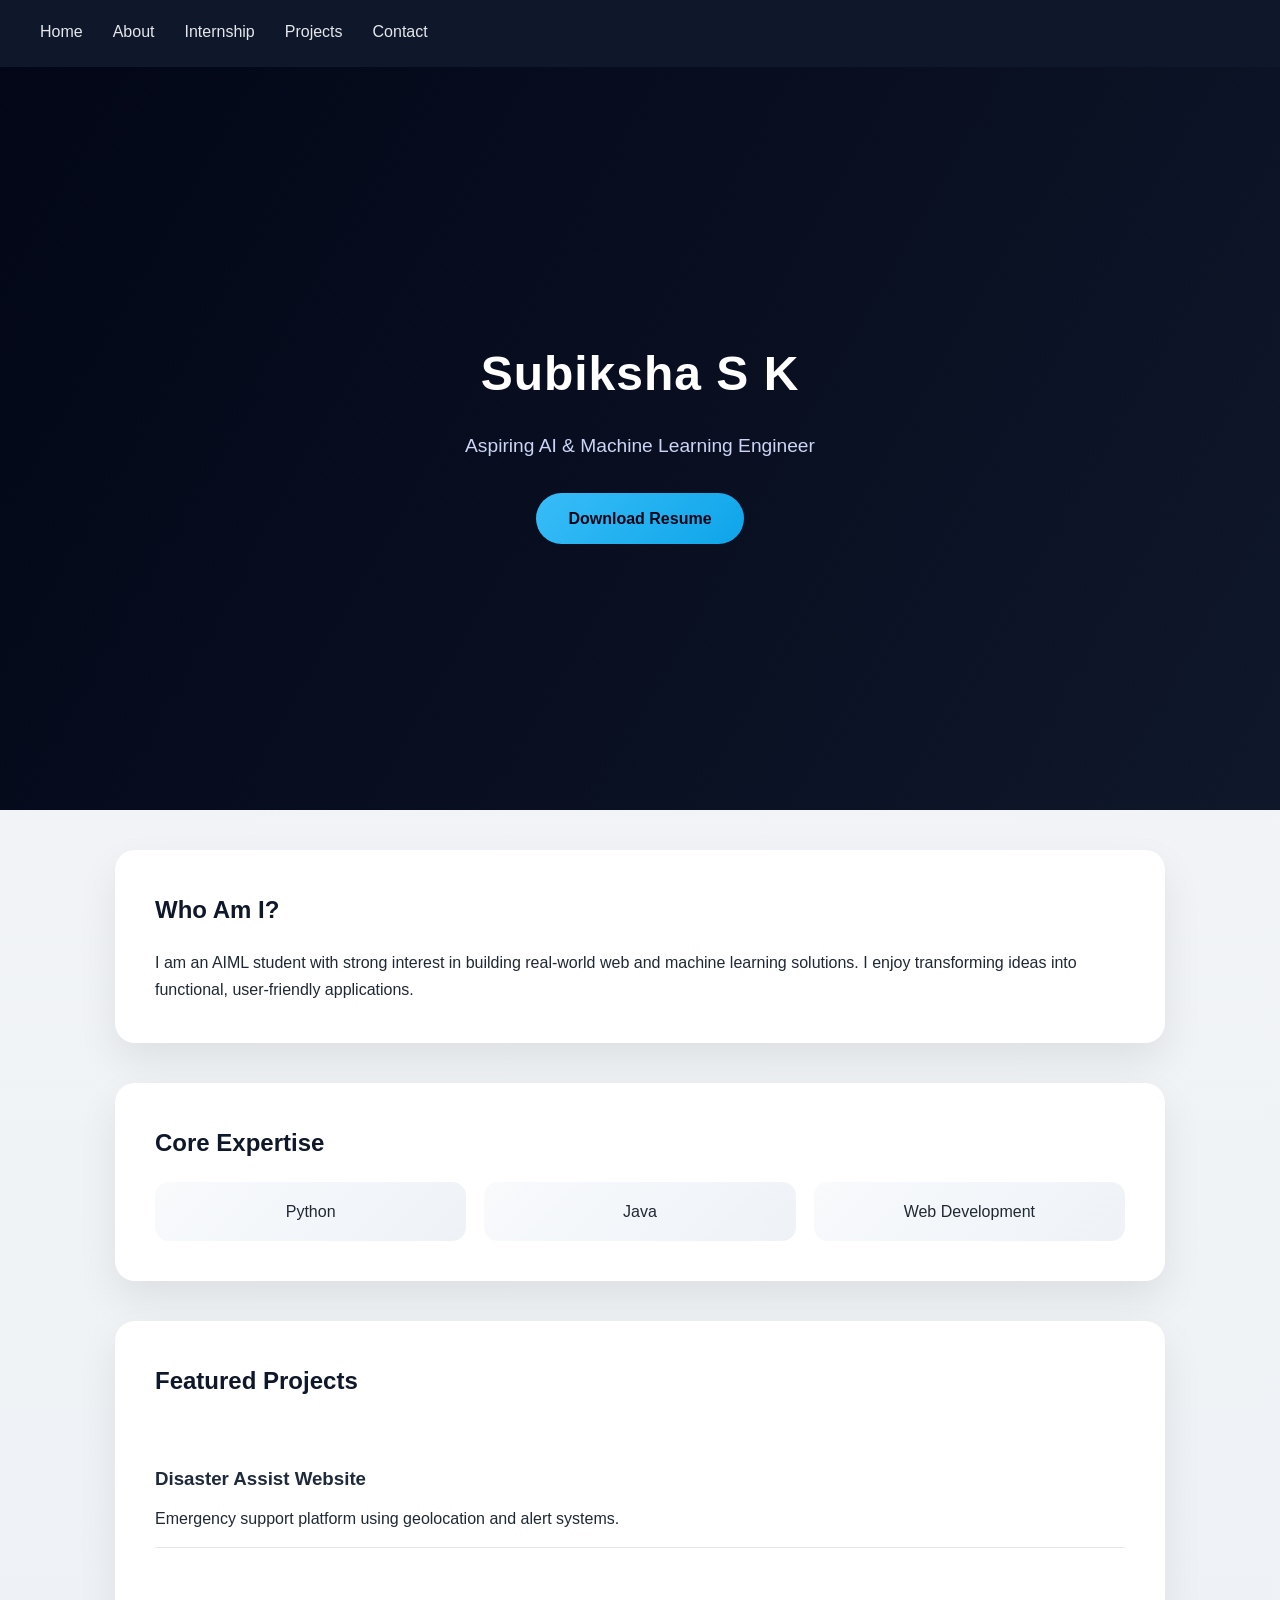
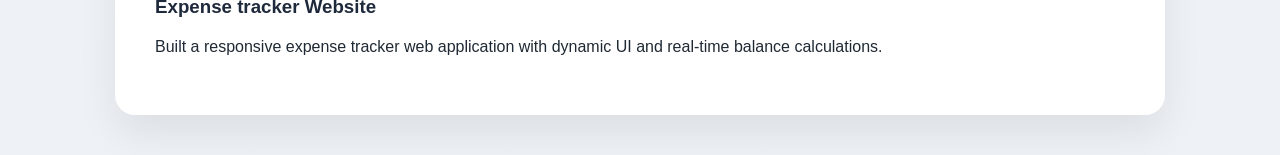
==== index.html @ 13efec9b "Initial portfolio deployment" ====
<!DOCTYPE html>
<html lang="en">
<head>
  <meta charset="UTF-8">
  <title>Subiksha S K | AIML Portfolio</title>
  <link rel="stylesheet" href="css/style.css">
</head>
<body>

<header class="hero">
  <nav>
    <a href="index.html">Home</a>
    <a href="about.html">About</a>
    <a href="internship.html">Internship</a>
    <a href="projects.html">Projects</a>
    <a href="contact.html">Contact</a>
  </nav>

  <div class="hero-content">
    <h1>Subiksha S K</h1>
    <p>Aspiring AI & Machine Learning Engineer</p>
    <a class="btn" href="resume.pdf" download>Download Resume</a>
  </div>
</header>

<!-- INTRO -->
<section class="card">
  <h2>Who Am I?</h2>
  <p>
    I am an AIML student with strong interest in building real-world web and
    machine learning solutions. I enjoy transforming ideas into functional,
    user-friendly applications.
  </p>
</section>

<!-- QUICK SKILLS -->
<section class="card">
  <h2>Core Expertise</h2>
  <div class="skills-grid">
    <div class="skill-card">Python</div>
    <div class="skill-card">Java</div>
    <div class="skill-card">Web Development</div>
  </div>
</section>

<!-- FEATURED PROJECTS -->
<section class="card">
  <h2>Featured Projects</h2>

  <div class="project-mini">
    <h3>Disaster Assist Website</h3>
    <p>Emergency support platform using geolocation and alert systems.</p>
  </div>

  <div class="project-mini">
    <h3>Expense tracker Website</h3>
    <p>Built a responsive expense tracker web application with dynamic UI and real-time balance calculations.</p>
  </div>
</section>
</body>
</html>
---- css/style.css ----
/* =========================
   GLOBAL RESET
========================= */
* {
  margin: 0;
  padding: 0;
  box-sizing: border-box;
}

/* =========================
   BASE STYLES
========================= */
body {
  font-family: 'Segoe UI', Tahoma, sans-serif;
  background: linear-gradient(180deg, #f4f6f8, #eef1f5);
  color: #1f2933;
  line-height: 1.7;
}

a {
  text-decoration: none;
}

/* =========================
   NAVBAR
========================= */
nav {
  background: #0f172a;
  padding: 18px 40px;
  display: flex;
  gap: 30px;
  align-items: center;
}

nav a {
  color: #e5e7eb;
  font-weight: 500;
  position: relative;
  padding-bottom: 4px;
}

nav a::after {
  content: "";
  position: absolute;
  width: 0;
  height: 2px;
  background: #38bdf8;
  left: 0;
  bottom: 0;
  transition: width 0.3s ease;
}

nav a:hover::after {
  width: 100%;
}

/* =========================
   HERO SECTION (HOME)
========================= */
.hero {
  min-height: 90vh;
  background: linear-gradient(120deg, #020617, #0f172a);
  color: white;
  display: flex;
  flex-direction: column;
  text-align: center;
}

.hero-content {
  flex: 1;
  display: flex;
  flex-direction: column;
  justify-content: center;
  align-items: center;
  text-align: center;
  padding: 20px;
}

.hero-content h1 {
  font-size: 3rem;
  letter-spacing: 1px;
}

.hero-content p {
  margin-top: 15px;
  font-size: 1.2rem;
  color: #cbd5f5;
}

/* =========================
   BUTTON
========================= */
.btn {
  display: inline-block;
  margin-top: 30px;
  padding: 12px 32px;
  background: linear-gradient(135deg, #38bdf8, #0ea5e9);
  color: #020617;
  border-radius: 30px;
  font-weight: 600;
  transition: transform 0.3s ease, box-shadow 0.3s ease;
}

.btn:hover {
  transform: translateY(-4px);
  box-shadow: 0 14px 28px rgba(56,189,248,0.35);
}

/* =========================
   PAGE HEADER
========================= */
.page-header {
  text-align: center;
  padding: 60px 20px 30px;
}

.page-header h1 {
  font-size: 2.4rem;
  margin-bottom: 10px;
}

.page-header p {
  max-width: 750px;
  margin: auto;
  color: #4b5563;
}

/* =========================
   CARD (COMMON)
========================= */
.card {
  background: #ffffff;
  max-width: 1050px;
  margin: 40px auto;
  padding: 40px;
  border-radius: 20px;
  box-shadow: 0 18px 40px rgba(0,0,0,0.08);
  animation: fadeUp 0.7s ease;
}

.card h2 {
  margin-bottom: 18px;
  color: #0f172a;
}

.card h3 {
  margin-top: 28px;
  margin-bottom: 10px;
  color: #1e293b;
}

/* =========================
   SKILLS
========================= */
.skills-grid {
  display: grid;
  grid-template-columns: repeat(auto-fit, minmax(160px, 1fr));
  gap: 18px;
  margin-top: 15px;
}

.skill-card {
  background: linear-gradient(135deg, #f8fafc, #eef2f7);
  padding: 16px;
  border-radius: 14px;
  text-align: center;
  font-weight: 500;
  transition: transform 0.3s ease, box-shadow 0.3s ease;
}

.skill-card:hover {
  transform: translateY(-6px);
  box-shadow: 0 12px 22px rgba(0,0,0,0.12);
}

/* =========================
   PROJECTS & INTERNSHIP
========================= */
.project-card {
  background: #ffffff;
  max-width: 1050px;
  margin: 30px auto;
  padding: 35px;
  border-radius: 20px;
  border-left: 6px solid #38bdf8;
  box-shadow: 0 14px 30px rgba(0,0,0,0.08);
  transition: transform 0.3s ease;
}

.project-card:hover {
  transform: translateY(-6px);
}

/* MINI PROJECT (HOME) */
.project-mini {
  padding: 15px 0;
  border-bottom: 1px solid #e5e7eb;
}

.project-mini:last-child {
  border-bottom: none;
}

/* =========================
   LISTS
========================= */
ul {
  padding-left: 22px;
}

ul li {
  margin-bottom: 10px;
}

/* =========================
   LINKS INSIDE CARDS
========================= */
.card a {
  color: #0284c7;
  font-weight: 500;
}

/* =========================
   ANIMATION
========================= */
@keyframes fadeUp {
  from {
    opacity: 0;
    transform: translateY(30px);
  }
  to {
    opacity: 1;
    transform: translateY(0);
  }
}

/* =========================
   RESPONSIVE DESIGN
========================= */
@media (max-width: 900px) {
  nav {
    flex-wrap: wrap;
    padding: 15px 20px;
  }

  .hero-content h1 {
    font-size: 2.4rem;
  }
}

@media (max-width: 600px) {
  .card,
  .project-card {
    margin: 20px;
    padding: 28px;
  }

  .hero-content h1 {
    font-size: 2rem;
  }

  .hero-content p {
    font-size: 1.05rem;
  }
}
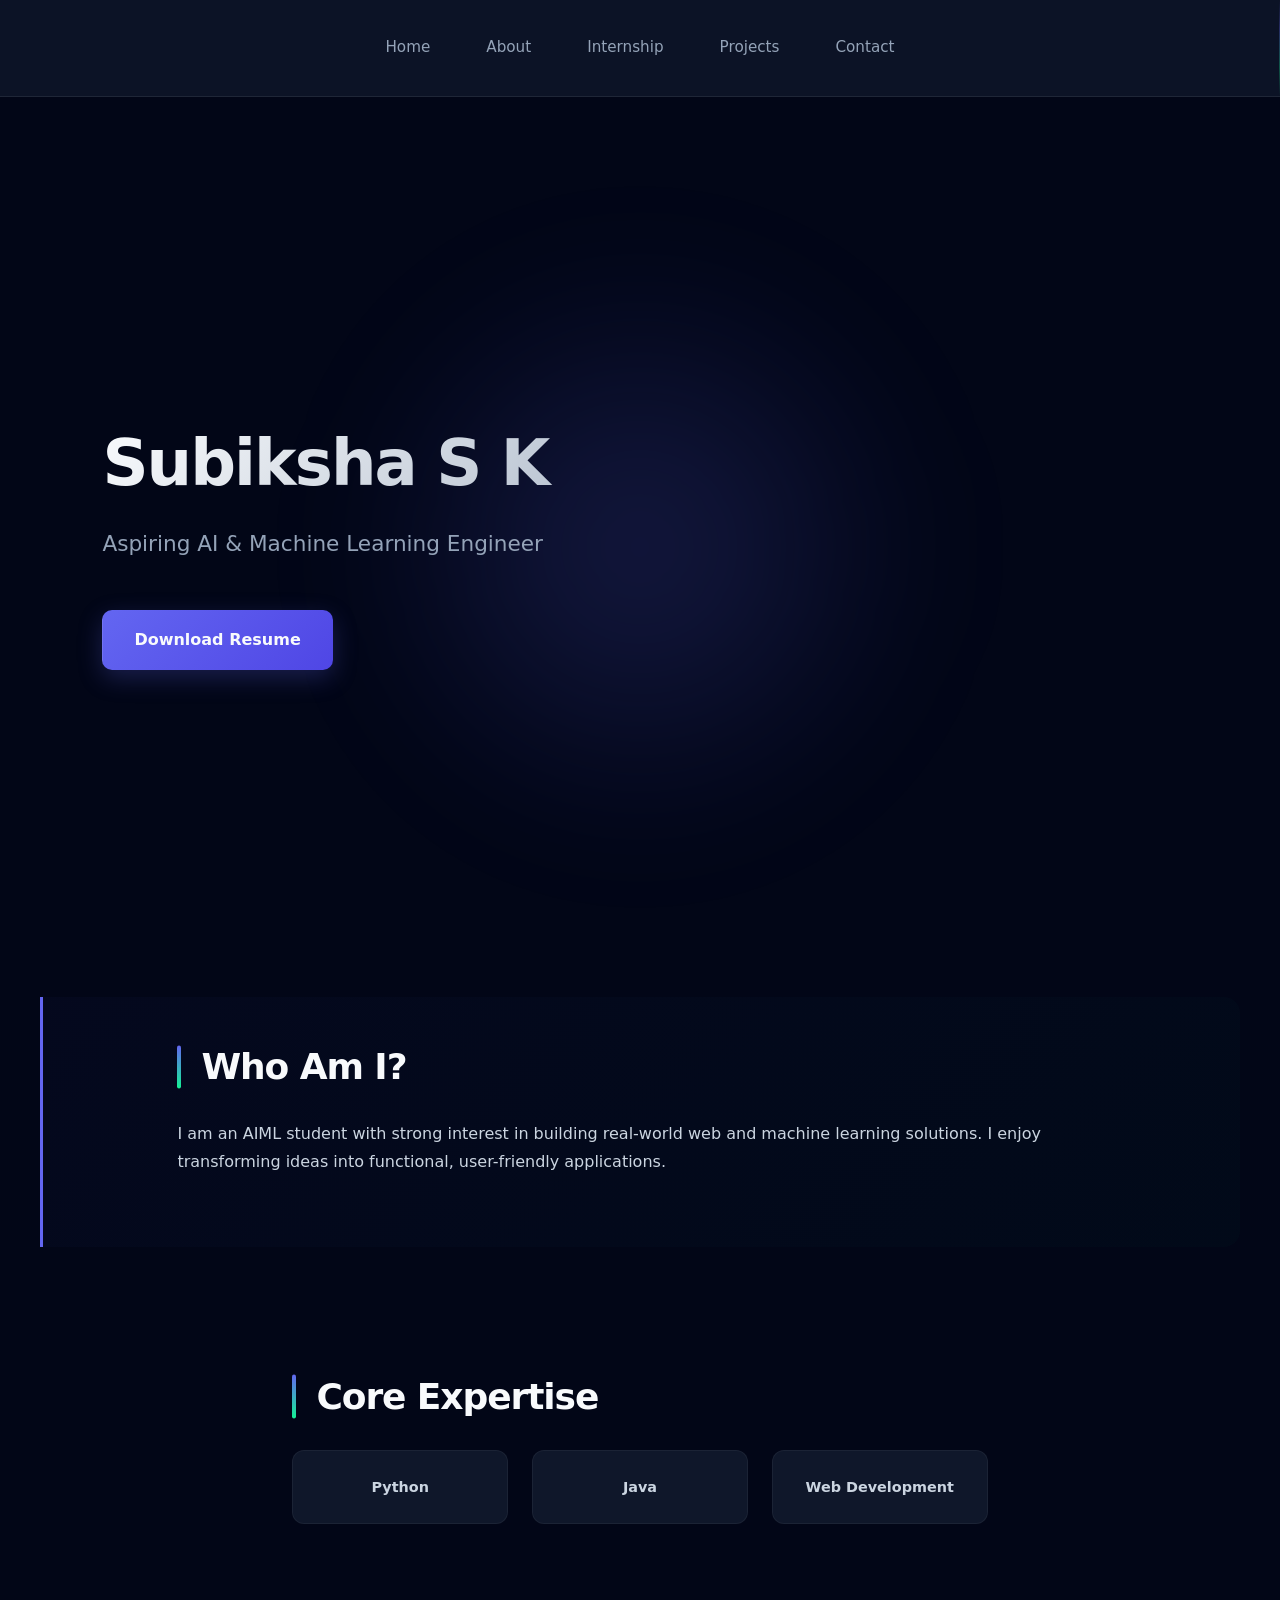
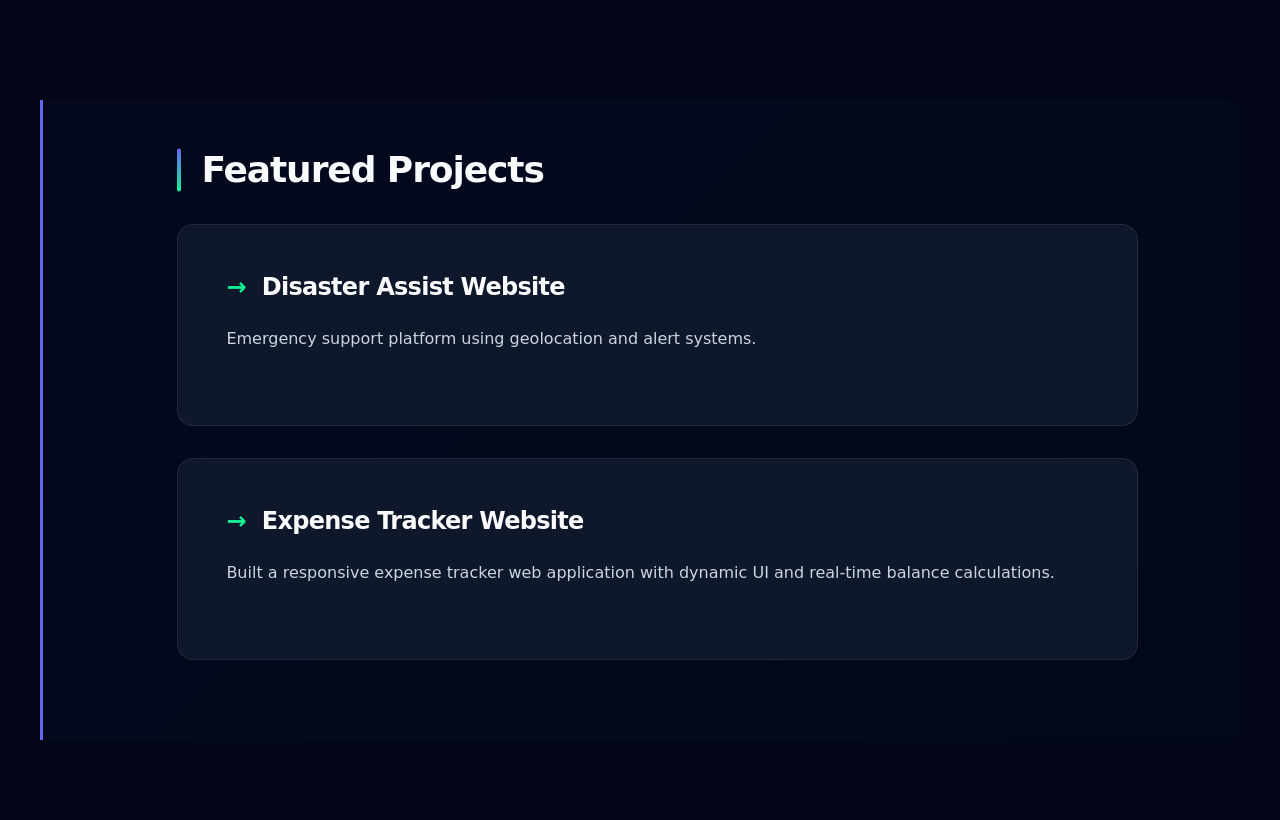
==== commit 51a86d9a: "Updated UI layout and fixed grid alignment" ====
--- a/index.html
+++ b/index.html
@@ -7,7 +7,7 @@
 </head>
 <body>
 
-<header class="hero">
+  <!-- NAVIGATION -->
   <nav>
     <a href="index.html">Home</a>
     <a href="about.html">About</a>
@@ -16,46 +16,52 @@
     <a href="contact.html">Contact</a>
   </nav>
 
-  <div class="hero-content">
-    <h1>Subiksha S K</h1>
-    <p>Aspiring AI & Machine Learning Engineer</p>
-    <a class="btn" href="resume.pdf" download>Download Resume</a>
-  </div>
-</header>
+  <!-- HERO -->
+  <header class="hero">
+    <div class="hero-content">
+      <h1>Subiksha S K</h1>
+      <p>Aspiring AI & Machine Learning Engineer</p>
+      <a class="btn" href="resume.pdf" download>Download Resume</a>
+    </div>
+  </header>
 
-<!-- INTRO -->
-<section class="card">
-  <h2>Who Am I?</h2>
-  <p>
-    I am an AIML student with strong interest in building real-world web and
-    machine learning solutions. I enjoy transforming ideas into functional,
-    user-friendly applications.
-  </p>
-</section>
+  <!-- INTRO -->
+  <section class="card">
+    <h2>Who Am I?</h2>
+    <p>
+      I am an AIML student with strong interest in building real-world web and
+      machine learning solutions. I enjoy transforming ideas into functional,
+      user-friendly applications.
+    </p>
+  </section>
 
-<!-- QUICK SKILLS -->
-<section class="card">
-  <h2>Core Expertise</h2>
-  <div class="skills-grid">
-    <div class="skill-card">Python</div>
-    <div class="skill-card">Java</div>
-    <div class="skill-card">Web Development</div>
-  </div>
-</section>
+  <!-- QUICK SKILLS -->
+  <section class="card">
+    <h2>Core Expertise</h2>
+    <div class="skills-grid">
+      <div class="skill-card">Python</div>
+      <div class="skill-card">Java</div>
+      <div class="skill-card">Web Development</div>
+    </div>
+  </section>
 
-<!-- FEATURED PROJECTS -->
-<section class="card">
-  <h2>Featured Projects</h2>
+  <!-- FEATURED PROJECTS -->
+  <section class="card">
+    <h2>Featured Projects</h2>
 
-  <div class="project-mini">
-    <h3>Disaster Assist Website</h3>
-    <p>Emergency support platform using geolocation and alert systems.</p>
-  </div>
+    <div class="project-mini">
+      <h3>Disaster Assist Website</h3>
+      <p>Emergency support platform using geolocation and alert systems.</p>
+    </div>
 
-  <div class="project-mini">
-    <h3>Expense tracker Website</h3>
-    <p>Built a responsive expense tracker web application with dynamic UI and real-time balance calculations.</p>
-  </div>
-</section>
+    <div class="project-mini">
+      <h3>Expense Tracker Website</h3>
+      <p>
+        Built a responsive expense tracker web application with dynamic UI and
+        real-time balance calculations.
+      </p>
+    </div>
+  </section>
+
 </body>
-</html>+</html>
--- a/css/style.css
+++ b/css/style.css
@@ -1,265 +1,616 @@
-/* =========================
-   GLOBAL RESET
-========================= */
+/* ==========================================
+   DESIGN PHILOSOPHY:
+   - Sidebar navigation with content spotlight
+   - Magazine-style content blocks with varying widths
+   - Bento box grid system for skills
+   - Diagonal accent elements
+   - Content emerges from darkness with glow effects
+   ========================================== */
+
+/* ==========================================
+   RESET & BASE
+   ========================================== */
 * {
   margin: 0;
   padding: 0;
   box-sizing: border-box;
 }
 
-/* =========================
-   BASE STYLES
-========================= */
+:root {
+  /* Color system - Vibrant tech palette */
+  --primary: #6366F1;
+  --primary-dark: #4F46E5;
+  --accent: #14F195;
+  --accent-secondary: #F59E0B;
+  --dark: #0F172A;
+  --dark-soft: #1E293B;
+  --gray-900: #0F172A;
+  --gray-800: #1E293B;
+  --gray-700: #334155;
+  --gray-600: #475569;
+  --gray-400: #94A3B8;
+  --gray-300: #CBD5E1;
+  --white: #F8FAFC;
+  --bg: #020617;
+  --bg-elevated: #0F172A;
+  
+  /* Typography */
+  --font-display: 'Inter', system-ui, sans-serif;
+  --font-body: 'Inter', system-ui, sans-serif;
+  
+  /* Spacing */
+  --space-xs: 0.5rem;
+  --space-sm: 1rem;
+  --space-md: 1.5rem;
+  --space-lg: 2rem;
+  --space-xl: 3rem;
+  --space-2xl: 5rem;
+  
+  /* Layout */
+  --sidebar-width: 280px;
+  --content-max: 1200px;
+  
+  /* Animation */
+  --ease: cubic-bezier(0.23, 1, 0.32, 1);
+}
+
 body {
-  font-family: 'Segoe UI', Tahoma, sans-serif;
-  background: linear-gradient(180deg, #f4f6f8, #eef1f5);
-  color: #1f2933;
+  font-family: var(--font-body);
+  background: var(--bg);
+  color: var(--gray-300);
   line-height: 1.7;
+  font-size: 16px;
+  overflow-x: hidden;
+  position: relative;
+  padding-left: var(--sidebar-width);
+}
+
+
+
+/* ==========================================
+   TYPOGRAPHY SYSTEM
+   ========================================== */
+h1, h2, h3 {
+  font-family: var(--font-display);
+  font-weight: 700;
+  line-height: 1.2;
+  color: var(--white);
+  letter-spacing: -0.03em;
+}
+
+h1 {
+  font-size: clamp(2.5rem, 5vw, 4rem);
+  margin-bottom: var(--space-md);
+  background: linear-gradient(135deg, var(--white) 0%, var(--gray-400) 100%);
+  -webkit-background-clip: text;
+  -webkit-text-fill-color: transparent;
+  background-clip: text;
+}
+
+h2 {
+  font-size: clamp(1.75rem, 3vw, 2.25rem);
+  margin-bottom: var(--space-lg);
+  position: relative;
+  padding-left: var(--space-md);
+}
+
+h2::before {
+  content: '';
+  position: absolute;
+  left: 0;
+  top: 50%;
+  transform: translateY(-50%);
+  width: 4px;
+  height: 100%;
+  background: linear-gradient(180deg, var(--primary), var(--accent));
+  border-radius: 4px;
+}
+
+h3 {
+  font-size: clamp(1.25rem, 2vw, 1.5rem);
+  margin-bottom: var(--space-sm);
+  color: var(--white);
+}
+
+p {
+  margin-bottom: var(--space-md);
+  color: var(--gray-300);
 }
 
 a {
+  color: var(--accent);
   text-decoration: none;
-}
-
-/* =========================
-   NAVBAR
-========================= */
+  transition: color 0.3s var(--ease);
+  position: relative;
+}
+
+a:hover {
+  color: var(--white);
+}
+
+/* ==========================================
+   SIDEBAR NAVIGATION (Desktop)
+   ========================================== */
 nav {
-  background: #0f172a;
-  padding: 18px 40px;
-  display: flex;
-  gap: 30px;
-  align-items: center;
-}
-
-nav a {
-  color: #e5e7eb;
-  font-weight: 500;
-  position: relative;
-  padding-bottom: 4px;
-}
-
-nav a::after {
-  content: "";
-  position: absolute;
-  width: 0;
-  height: 2px;
-  background: #38bdf8;
+  position: fixed;
   left: 0;
-  bottom: 0;
-  transition: width 0.3s ease;
-}
-
-nav a:hover::after {
-  width: 100%;
-}
-
-/* =========================
-   HERO SECTION (HOME)
-========================= */
-.hero {
-  min-height: 90vh;
-  background: linear-gradient(120deg, #020617, #0f172a);
-  color: white;
+  top: 0;
+  height: 100vh;
+  width: var(--sidebar-width);
+  background: rgba(15, 23, 42, 0.6);
+  backdrop-filter: blur(20px);
+  border-right: 1px solid rgba(255, 255, 255, 0.05);
+  padding: var(--space-xl) var(--space-lg);
   display: flex;
   flex-direction: column;
-  text-align: center;
-}
-
-.hero-content {
-  flex: 1;
+  gap: var(--space-xs);
+  z-index: 100;
+}
+
+nav::before {
+  content: '';
+  position: absolute;
+  top: 0;
+  right: 0;
+  width: 1px;
+  height: 100%;
+  background: linear-gradient(180deg, 
+    transparent,
+    var(--primary) 30%,
+    var(--accent) 70%,
+    transparent
+  );
+  opacity: 0.3;
+}
+
+nav a {
+  color: var(--gray-400);
+  padding: var(--space-sm) var(--space-md);
+  border-radius: 8px;
+  font-size: 0.95rem;
+  font-weight: 500;
+  transition: all 0.3s var(--ease);
+  position: relative;
+  overflow: hidden;
+}
+
+nav a::before {
+  content: '';
+  position: absolute;
+  left: 0;
+  top: 0;
+  width: 3px;
+  height: 100%;
+  background: var(--accent);
+  transform: scaleY(0);
+  transition: transform 0.3s var(--ease);
+}
+
+nav a:hover {
+  background: rgba(99, 102, 241, 0.1);
+  color: var(--white);
+  padding-left: calc(var(--space-md) + 8px);
+}
+
+nav a:hover::before {
+  transform: scaleY(1);
+}
+
+/* Mobile Navigation */
+.nav-dark {
+  position: relative;
+  height: auto;
+  width: 100%;
+  padding: var(--space-md) 5%;
+  display: flex;
+  flex-direction: row;
+  flex-wrap: wrap;
+  gap: var(--space-xs);
+  background: var(--bg-elevated);
+  border-right: none;
+  border-bottom: 1px solid rgba(255, 255, 255, 0.05);
+  margin-bottom: var(--space-lg);
+}
+
+.nav-dark::before {
+  display: none;
+}
+
+
+/* ==========================================
+   MAIN CONTENT WRAPPER
+   ========================================== */
+
+/* Reset for pages without sidebar */
+body.no-sidebar {
+  padding-left: 0;
+}
+
+/* ==========================================
+   HERO SECTION - Spotlight Effect
+   ========================================== */
+.hero {
+  min-height: 100vh;
   display: flex;
   flex-direction: column;
   justify-content: center;
+  padding: var(--space-2xl) 8%;
+  position: relative;
+  overflow: hidden;
+}
+
+.hero::after {
+  content: '';
+  position: absolute;
+  top: 50%;
+  left: 50%;
+  transform: translate(-50%, -50%);
+  width: 600px;
+  height: 600px;
+  background: radial-gradient(circle, rgba(99, 102, 241, 0.2), transparent 70%);
+  border-radius: 50%;
+  filter: blur(60px);
+  animation: pulse 8s ease-in-out infinite;
+}
+
+@keyframes pulse {
+  0%, 100% { transform: translate(-50%, -50%) scale(1); opacity: 0.3; }
+  50% { transform: translate(-50%, -50%) scale(1.1); opacity: 0.5; }
+}
+
+.hero nav::before {
+  display: none;
+}
+.hero nav a {
+  padding: var(--space-sm) var(--space-md);
+  border-radius: 8px;
+}
+
+.hero-content {
+  max-width: 800px;
+  position: relative;
+  z-index: 1;
+}
+
+.hero-content p {
+  font-size: clamp(1.1rem, 2vw, 1.35rem);
+  color: var(--gray-400);
+  margin-bottom: var(--space-xl);
+  font-weight: 300;
   align-items: center;
-  text-align: center;
-  padding: 20px;
-}
-
-.hero-content h1 {
-  font-size: 3rem;
-  letter-spacing: 1px;
-}
-
-.hero-content p {
-  margin-top: 15px;
-  font-size: 1.2rem;
-  color: #cbd5f5;
-}
-
-/* =========================
-   BUTTON
-========================= */
+}
+
+/* ==========================================
+   BUTTON SYSTEM
+   ========================================== */
 .btn {
-  display: inline-block;
-  margin-top: 30px;
-  padding: 12px 32px;
-  background: linear-gradient(135deg, #38bdf8, #0ea5e9);
-  color: #020617;
-  border-radius: 30px;
+  display: inline-flex;
+  align-items: center;
+  gap: var(--space-sm);
+  padding: 1rem 2rem;
+  background: linear-gradient(135deg, var(--primary), var(--primary-dark));
+  color: var(--white);
+  border-radius: 10px;
   font-weight: 600;
-  transition: transform 0.3s ease, box-shadow 0.3s ease;
+  font-size: 1rem;
+  transition: all 0.4s var(--ease);
+  position: relative;
+  overflow: hidden;
+  box-shadow: 0 8px 24px rgba(99, 102, 241, 0.25);
+}
+
+.btn::before {
+  content: '';
+  position: absolute;
+  inset: 0;
+  background: linear-gradient(135deg, transparent, rgba(255, 255, 255, 0.2));
+  transform: translateX(-100%);
+  transition: transform 0.6s var(--ease);
 }
 
 .btn:hover {
-  transform: translateY(-4px);
-  box-shadow: 0 14px 28px rgba(56,189,248,0.35);
-}
-
-/* =========================
-   PAGE HEADER
-========================= */
-.page-header {
-  text-align: center;
-  padding: 60px 20px 30px;
-}
-
-.page-header h1 {
-  font-size: 2.4rem;
-  margin-bottom: 10px;
-}
-
-.page-header p {
-  max-width: 750px;
-  margin: auto;
-  color: #4b5563;
-}
-
-/* =========================
-   CARD (COMMON)
-========================= */
+  transform: translateY(-2px);
+  box-shadow: 0 12px 32px rgba(99, 102, 241, 0.4);
+}
+
+.btn:hover::before {
+  transform: translateX(100%);
+}
+
+/* ==========================================
+   CONTENT CARDS - Magazine Layout
+   ========================================== */
 .card {
-  background: #ffffff;
-  max-width: 1050px;
-  margin: 40px auto;
-  padding: 40px;
-  border-radius: 20px;
-  box-shadow: 0 18px 40px rgba(0,0,0,0.08);
-  animation: fadeUp 0.7s ease;
-}
-
-.card h2 {
-  margin-bottom: 18px;
-  color: #0f172a;
-}
-
-.card h3 {
-  margin-top: 28px;
-  margin-bottom: 10px;
-  color: #1e293b;
-}
-
-/* =========================
-   SKILLS
-========================= */
-.skills-grid {
-  display: grid;
-  grid-template-columns: repeat(auto-fit, minmax(160px, 1fr));
-  gap: 18px;
-  margin-top: 15px;
-}
-
-.skill-card {
-  background: linear-gradient(135deg, #f8fafc, #eef2f7);
-  padding: 16px;
-  border-radius: 14px;
-  text-align: center;
-  font-weight: 500;
-  transition: transform 0.3s ease, box-shadow 0.3s ease;
-}
-
-.skill-card:hover {
-  transform: translateY(-6px);
-  box-shadow: 0 12px 22px rgba(0,0,0,0.12);
-}
-
-/* =========================
-   PROJECTS & INTERNSHIP
-========================= */
-.project-card {
-  background: #ffffff;
-  max-width: 1050px;
-  margin: 30px auto;
-  padding: 35px;
-  border-radius: 20px;
-  border-left: 6px solid #38bdf8;
-  box-shadow: 0 14px 30px rgba(0,0,0,0.08);
-  transition: transform 0.3s ease;
-}
-
-.project-card:hover {
-  transform: translateY(-6px);
-}
-
-/* MINI PROJECT (HOME) */
-.project-mini {
-  padding: 15px 0;
-  border-bottom: 1px solid #e5e7eb;
-}
-
-.project-mini:last-child {
-  border-bottom: none;
-}
-
-/* =========================
-   LISTS
-========================= */
-ul {
-  padding-left: 22px;
-}
-
-ul li {
-  margin-bottom: 10px;
-}
-
-/* =========================
-   LINKS INSIDE CARDS
-========================= */
-.card a {
-  color: #0284c7;
-  font-weight: 500;
-}
-
-/* =========================
-   ANIMATION
-========================= */
-@keyframes fadeUp {
-  from {
-    opacity: 0;
-    transform: translateY(30px);
-  }
+  max-width: var(--content-max);
+  margin: 0 auto var(--space-2xl);
+  padding: var(--space-xl) 8%;
+  position: relative;
+  opacity: 0;
+  animation: fadeInUp 0.8s var(--ease) forwards;
+  
+}
+
+@keyframes fadeInUp {
   to {
     opacity: 1;
     transform: translateY(0);
   }
 }
 
-/* =========================
+.card.show {
+  opacity: 1;
+  transform: translateY(0);
+}
+
+/* Wide spotlight sections */
+.card:nth-of-type(1),
+.card:nth-of-type(3) {
+  background: linear-gradient(135deg, rgba(99, 102, 241, 0.03), rgba(20, 241, 149, 0.02));
+  border-left: 3px solid var(--primary);
+  border-radius: 0 16px 16px 0;
+  padding-left: calc(8% + var(--space-lg));
+}
+
+/* Contained sections */
+.card:nth-of-type(2),
+.card:nth-of-type(4) {
+  max-width: 900px;
+}
+
+/* ==========================================
+   SKILLS - BENTO GRID LAYOUT
+   ========================================== */
+.skills-grid {
+  display: grid;
+  grid-template-columns: repeat(auto-fit, minmax(140px, 1fr));
+  gap: var(--space-md);
+  margin-bottom: var(--space-xl);
+}
+
+.skill-card {
+  background: var(--bg-elevated);
+  border: 1px solid rgba(255, 255, 255, 0.05);
+  border-radius: 12px;
+  padding: var(--space-md);
+  text-align: center;
+  font-size: 0.9rem;
+  font-weight: 600;
+  color: var(--gray-300);
+  position: relative;
+  transition: all 0.4s var(--ease);
+  cursor: default;
+  
+}
+
+.skill-card::before {
+  content: '';
+  position: absolute;
+  inset: 0;
+  border-radius: 12px;
+  padding: 2px;
+  background: linear-gradient(135deg, var(--primary), var(--accent));
+  -webkit-mask: linear-gradient(#fff 0 0) content-box, linear-gradient(#fff 0 0);
+  mask: linear-gradient(#fff 0 0) content-box, linear-gradient(#fff 0 0);
+  -webkit-mask-composite: xor;
+  mask-composite: exclude;
+  opacity: 0;
+  transition: opacity 0.4s var(--ease);
+}
+
+.skill-card:hover {
+  transform: translateY(-4px);
+  background: rgba(99, 102, 241, 0.05);
+  color: var(--white);
+  box-shadow: 0 8px 24px rgba(99, 102, 241, 0.15);
+}
+
+.skill-card:hover::before {
+  opacity: 1;
+}
+
+/* ==========================================
+   PROJECT CARDS - Elevated Panels
+   ========================================== */
+.project-card,
+.project-mini {
+  background: var(--bg-elevated);
+  border: 1px solid rgba(255, 255, 255, 0.08);
+  border-radius: 16px;
+  padding: var(--space-xl);
+  margin-bottom: var(--space-lg);
+  position: relative;
+  transition: all 0.5s var(--ease);
+  overflow: hidden;
+}
+
+.project-card::before,
+.project-mini::before {
+  content: '';
+  position: absolute;
+  top: 0;
+  left: 0;
+  right: 0;
+  height: 4px;
+  background: linear-gradient(90deg, var(--primary), var(--accent));
+  transform: scaleX(0);
+  transform-origin: left;
+  transition: transform 0.5s var(--ease);
+}
+
+.project-card:hover,
+.project-mini:hover {
+  border-color: rgba(99, 102, 241, 0.3);
+  transform: translateY(-4px);
+  box-shadow: 0 16px 48px rgba(99, 102, 241, 0.12);
+}
+
+.project-card:hover::before,
+.project-mini:hover::before {
+  transform: scaleX(1);
+}
+
+.project-card h3,
+.project-mini h3 {
+  color: var(--white);
+  margin-bottom: var(--space-md);
+  display: flex;
+  align-items: center;
+  gap: var(--space-sm);
+}
+
+.project-card h3::before,
+.project-mini h3::before {
+  content: '→';
+  color: var(--accent);
+  font-size: 1.5rem;
+  transition: transform 0.3s var(--ease);
+}
+
+.project-card:hover h3::before,
+.project-mini:hover h3::before {
+  transform: translateX(4px);
+}
+
+.project-card p strong {
+  color: var(--accent);
+  font-weight: 600;
+  display: inline-block;
+  margin-right: var(--space-xs);
+}
+
+/* ==========================================
+   LISTS - Clean & Minimal
+   ========================================== */
+ul {
+  list-style: none;
+  margin-top: var(--space-md);
+}
+
+ul li {
+  padding: var(--space-sm) 0 var(--space-sm) var(--space-lg);
+  position: relative;
+  color: var(--gray-300);
+  line-height: 1.7;
+  border-left: 2px solid rgba(99, 102, 241, 0.2);
+  margin-bottom: var(--space-sm);
+  transition: all 0.3s var(--ease);
+}
+
+ul li::before {
+  content: '';
+  position: absolute;
+  left: -2px;
+  top: var(--space-sm);
+  width: 2px;
+  height: 0;
+  background: linear-gradient(180deg, var(--primary), var(--accent));
+  transition: height 0.3s var(--ease);
+}
+
+ul li:hover {
+  padding-left: calc(var(--space-lg) + 4px);
+  color: var(--white);
+}
+
+ul li:hover::before {
+  height: calc(100% - var(--space-md));
+}
+
+/* ==========================================
    RESPONSIVE DESIGN
-========================= */
-@media (max-width: 900px) {
+   ========================================== */
+@media (max-width: 1024px) {
+  :root {
+    --sidebar-width: 0px;
+  }
+  
+  body {
+    padding-left: 0;
+  }
+  
   nav {
+    position: relative;
+    width: 100%;
+    height: auto;
+    flex-direction: row;
     flex-wrap: wrap;
-    padding: 15px 20px;
-  }
-
-  .hero-content h1 {
-    font-size: 2.4rem;
-  }
-}
-
-@media (max-width: 600px) {
-  .card,
-  .project-card {
-    margin: 20px;
-    padding: 28px;
-  }
-
-  .hero-content h1 {
-    font-size: 2rem;
-  }
-
-  .hero-content p {
-    font-size: 1.05rem;
-  }
-}
+    padding: var(--space-md) 5%;
+    border-right: none;
+    border-bottom: 1px solid rgba(255, 255, 255, 0.05);
+  }
+  
+  nav::before {
+    display: none;
+  }
+}
+
+@media (max-width: 768px) {
+  :root {
+    --space-xl: 2rem;
+    --space-2xl: 3rem;
+  }
+  
+  .hero {
+    padding: var(--space-xl) 5%;
+  }
+  
+  .card {
+    padding: var(--space-lg) 5%;
+  }
+  
+  .card:nth-of-type(odd) {
+    padding-left: calc(5% + var(--space-md));
+  }
+  
+  .skills-grid {
+    grid-template-columns: repeat(auto-fit, minmax(120px, 1fr));
+    gap: var(--space-sm);
+  }
+ 
+  .project-card,
+  .project-mini {
+    padding: var(--space-lg);
+  }
+}
+
+@media (max-width: 480px) {
+  nav a {
+    flex: 1 1 45%;
+    text-align: center;
+    padding: var(--space-sm);
+    font-size: 0.85rem;
+  }
+  
+  .skills-grid {
+    grid-template-columns: repeat(2, 1fr);
+  }
+  
+  h2 {
+    padding-left: var(--space-sm);
+  }
+}
+
+/* ==========================================
+   STAGGER ANIMATIONS
+   ========================================== */
+.card:nth-child(1) { animation-delay: 0.1s; opacity: 0; transform: translateY(20px); }
+.card:nth-child(2) { animation-delay: 0.2s; opacity: 0; transform: translateY(20px); }
+.card:nth-child(3) { animation-delay: 0.3s; opacity: 0; transform: translateY(20px); }
+.card:nth-child(4) { animation-delay: 0.4s; opacity: 0; transform: translateY(20px); }
+.card:nth-child(5) { animation-delay: 0.5s; opacity: 0; transform: translateY(20px); }/* FORCE TOP NAVIGATION ONLY */
+nav {
+  position: relative !important;
+  width: 100% !important;
+  height: auto !important;
+  flex-direction: row !important;
+  justify-content: center;
+  padding: 1.2rem 5%;
+  background: rgba(15, 23, 42, 0.85);
+  backdrop-filter: blur(15px);
+  border-right: none;
+  border-bottom: 1px solid rgba(255, 255, 255, 0.08);
+}
+
+body {
+  padding-left: 0 !important;
+}
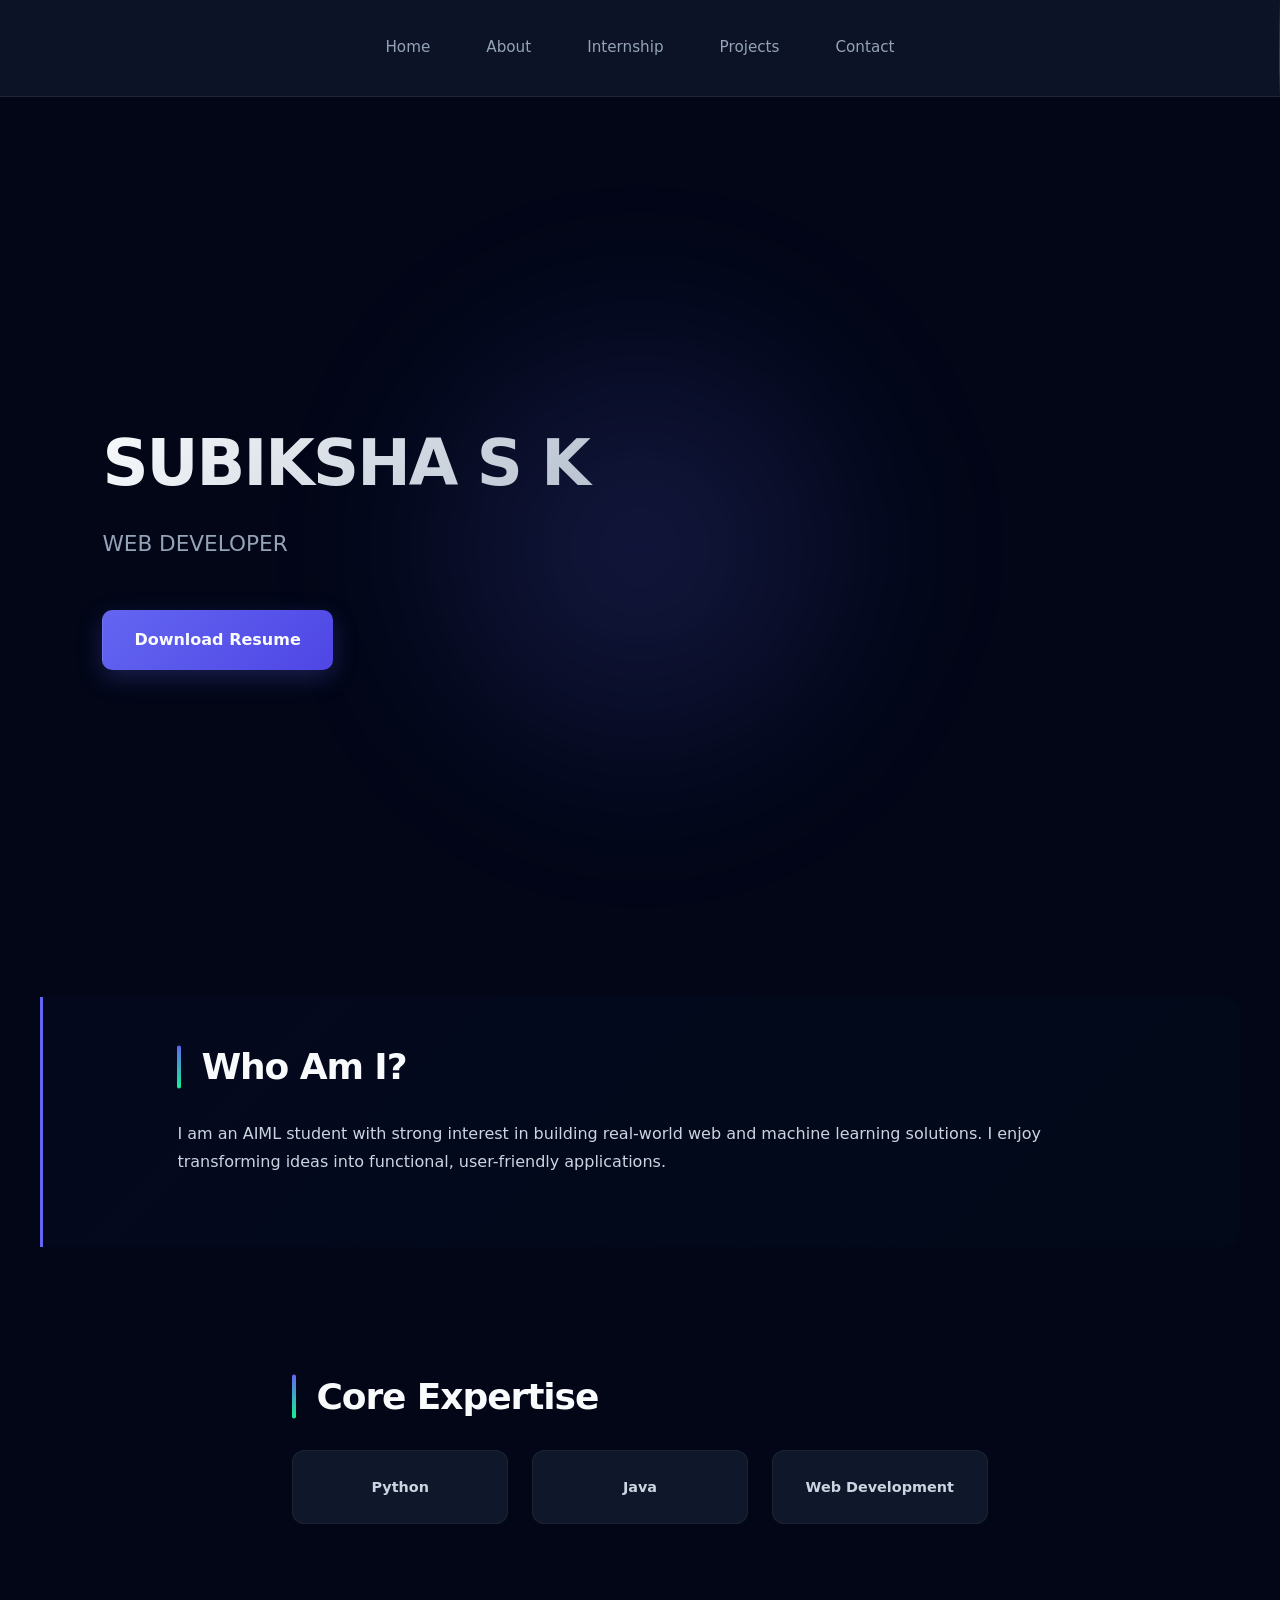
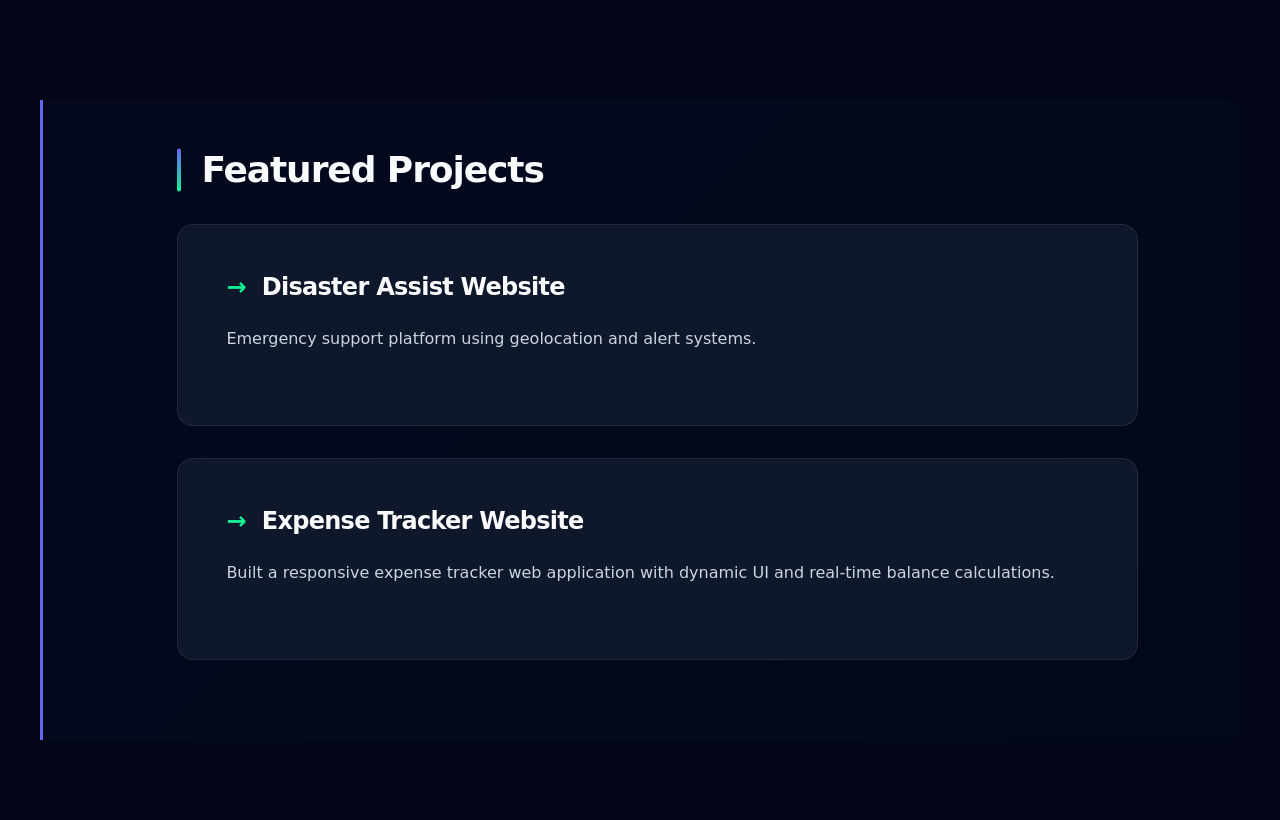
==== commit c63ce8e4: "Changed Spelling" ====
--- a/index.html
+++ b/index.html
@@ -2,7 +2,7 @@
 <html lang="en">
 <head>
   <meta charset="UTF-8">
-  <title>Subiksha S K | AIML Portfolio</title>
+  <title>Subiksha S K | Portfolio</title>
   <link rel="stylesheet" href="css/style.css">
 </head>
 <body>
@@ -19,8 +19,8 @@
   <!-- HERO -->
   <header class="hero">
     <div class="hero-content">
-      <h1>Subiksha S K</h1>
-      <p>Aspiring AI & Machine Learning Engineer</p>
+      <h1>SUBIKSHA S K</h1>
+      <p>WEB DEVELOPER</p>
       <a class="btn" href="resume.pdf" download>Download Resume</a>
     </div>
   </header>
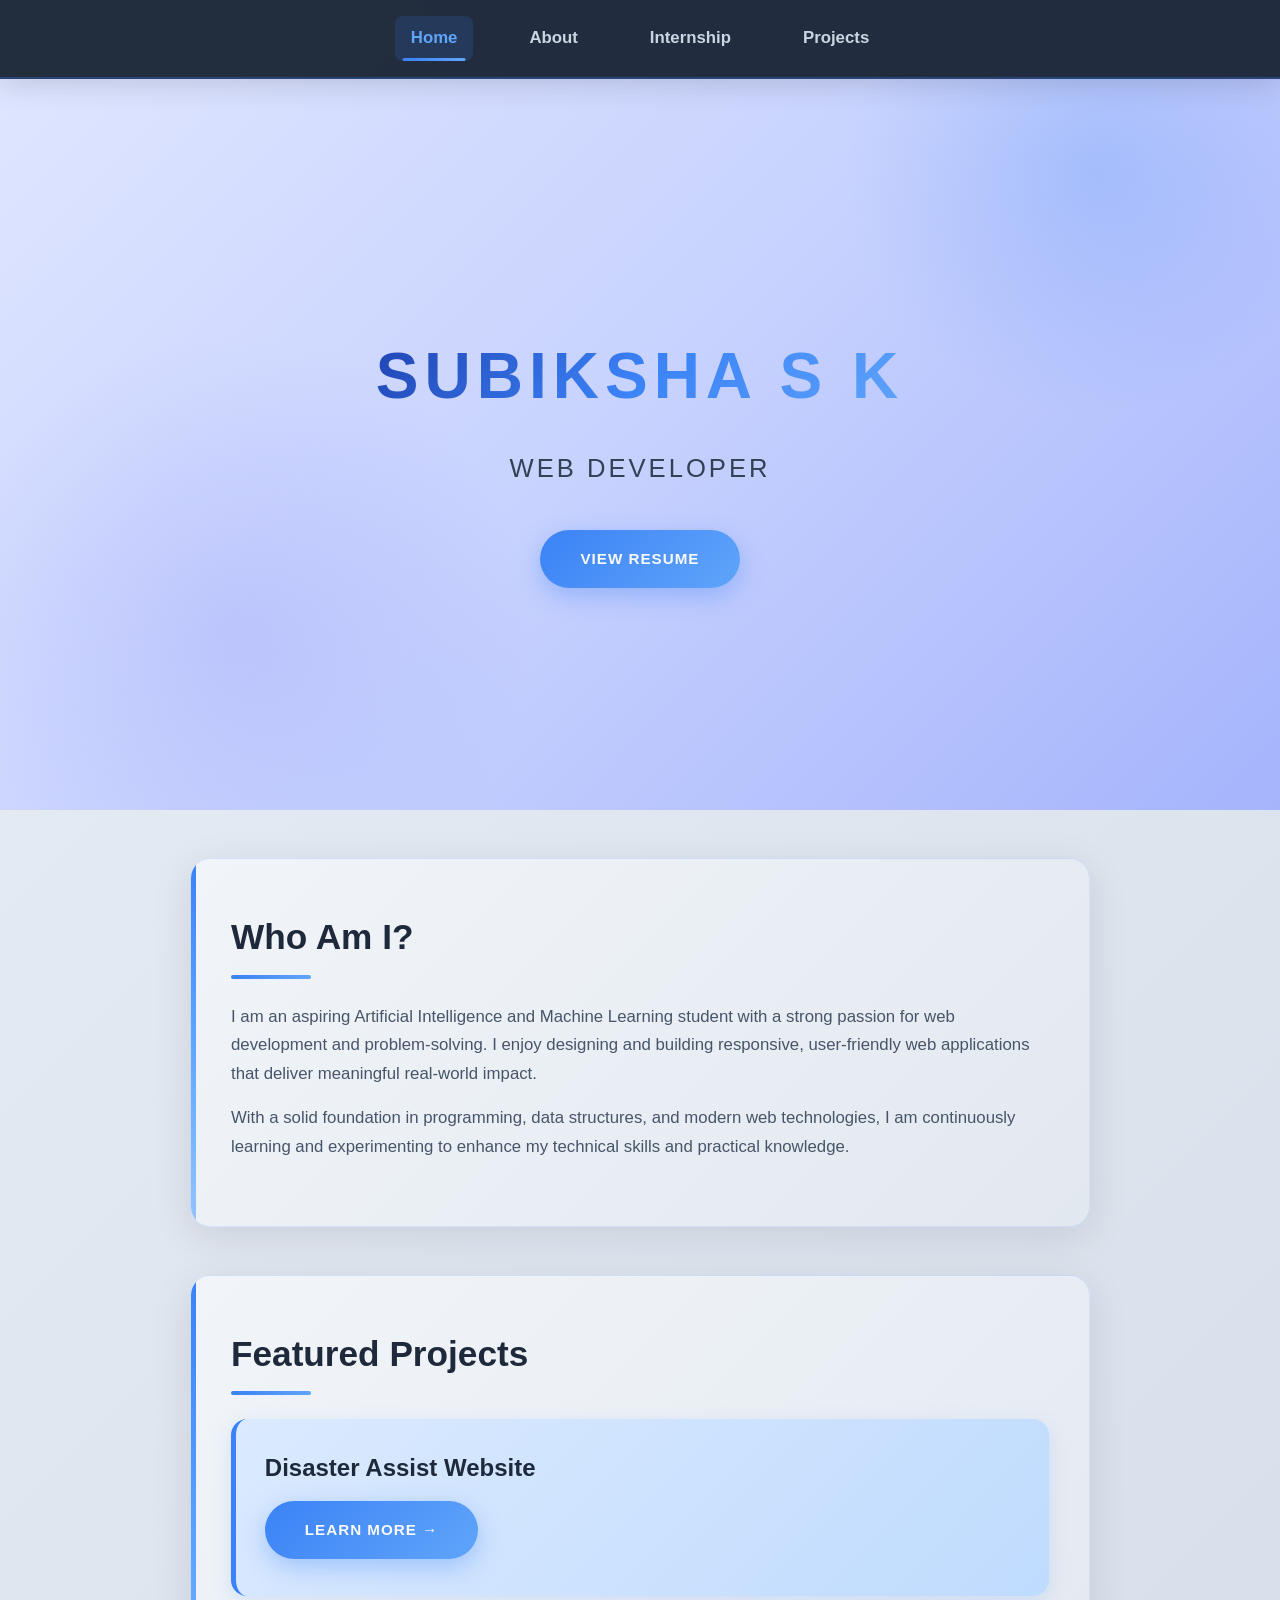
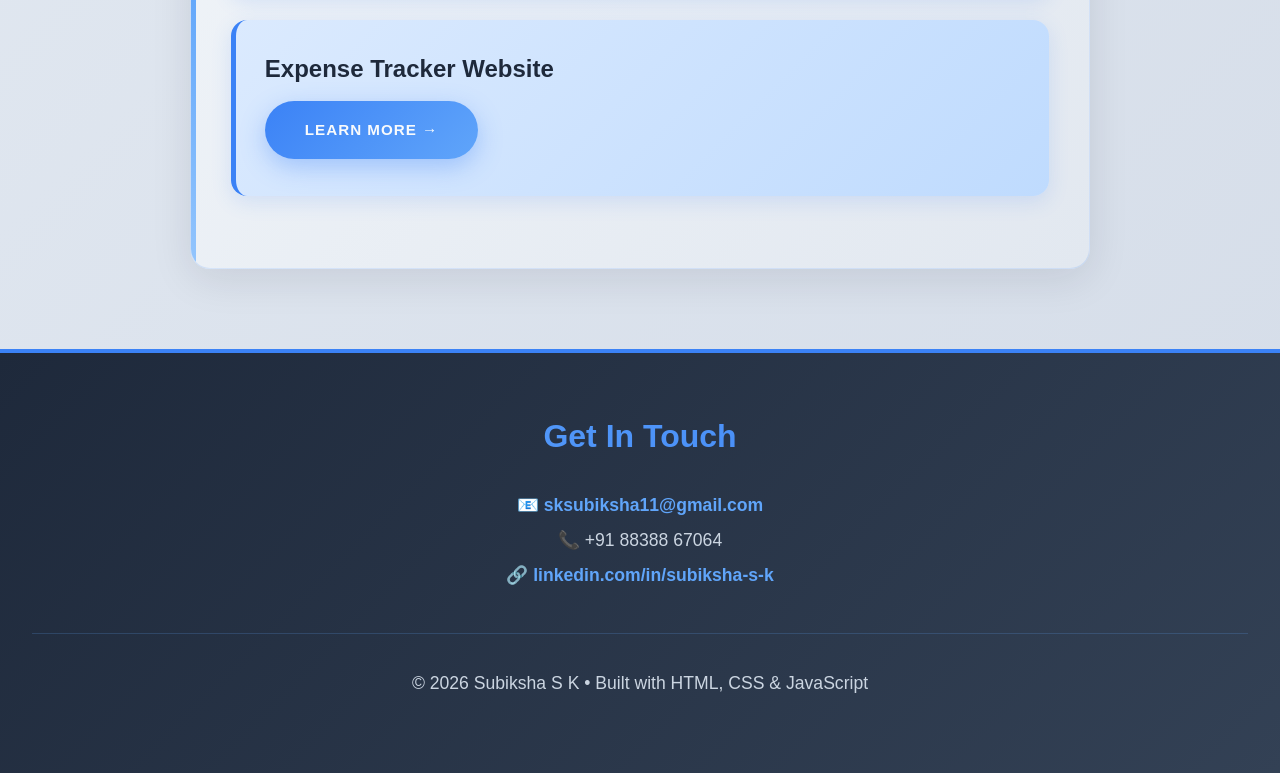
==== commit c1cf76cd: "Added resume and updated portfolio pages" ====
--- a/index.html
+++ b/index.html
@@ -7,42 +7,30 @@
 </head>
 <body>
 
-  <!-- NAVIGATION -->
-  <nav>
-    <a href="index.html">Home</a>
-    <a href="about.html">About</a>
-    <a href="internship.html">Internship</a>
-    <a href="projects.html">Projects</a>
-    <a href="contact.html">Contact</a>
-  </nav>
 
   <!-- HERO -->
   <header class="hero">
     <div class="hero-content">
       <h1>SUBIKSHA S K</h1>
       <p>WEB DEVELOPER</p>
-      <a class="btn" href="resume.pdf" download>Download Resume</a>
+      <a class="btn" href="SUBIKSHA_S_K_RESUME.pdf" target="_blank" class="btn">View Resume</a>
     </div>
   </header>
 
-  <!-- INTRO -->
+  <!-- ABOUT -->
   <section class="card">
     <h2>Who Am I?</h2>
     <p>
-      I am an AIML student with strong interest in building real-world web and
-      machine learning solutions. I enjoy transforming ideas into functional,
-      user-friendly applications.
+      I am an aspiring Artificial Intelligence and Machine Learning student with a
+      strong passion for web development and problem-solving. I enjoy designing
+      and building responsive, user-friendly web applications that deliver
+      meaningful real-world impact.
     </p>
-  </section>
-
-  <!-- QUICK SKILLS -->
-  <section class="card">
-    <h2>Core Expertise</h2>
-    <div class="skills-grid">
-      <div class="skill-card">Python</div>
-      <div class="skill-card">Java</div>
-      <div class="skill-card">Web Development</div>
-    </div>
+    <p>
+      With a solid foundation in programming, data structures, and modern web
+      technologies, I am continuously learning and experimenting to enhance my
+      technical skills and practical knowledge.
+    </p>
   </section>
 
   <!-- FEATURED PROJECTS -->
@@ -51,17 +39,18 @@
 
     <div class="project-mini">
       <h3>Disaster Assist Website</h3>
-      <p>Emergency support platform using geolocation and alert systems.</p>
+      <a class="btn" href="projects.html">Learn More →</a>
     </div>
 
     <div class="project-mini">
       <h3>Expense Tracker Website</h3>
-      <p>
-        Built a responsive expense tracker web application with dynamic UI and
-        real-time balance calculations.
-      </p>
+      <a class="btn" href="projects.html">Learn More →</a>
     </div>
   </section>
 
+  <!-- FOOTER LOAD -->
+   <script src="js/navbar.js"></script>
+  <script src="js/footer.js"></script>
+
 </body>
 </html>
--- a/css/style.css
+++ b/css/style.css
@@ -1,14 +1,10 @@
 /* ==========================================
-   DESIGN PHILOSOPHY:
-   - Sidebar navigation with content spotlight
-   - Magazine-style content blocks with varying widths
-   - Bento box grid system for skills
-   - Diagonal accent elements
-   - Content emerges from darkness with glow effects
-   ========================================== */
-
-/* ==========================================
-   RESET & BASE
+   MODERN PORTFOLIO CSS - SKY MONOCHROME THEME
+   Professional Blue-Grey Palette
+   ========================================== */
+
+/* ==========================================
+   RESET & BASE STYLES
    ========================================== */
 * {
   margin: 0;
@@ -16,601 +12,777 @@
   box-sizing: border-box;
 }
 
-:root {
-  /* Color system - Vibrant tech palette */
-  --primary: #6366F1;
-  --primary-dark: #4F46E5;
-  --accent: #14F195;
-  --accent-secondary: #F59E0B;
-  --dark: #0F172A;
-  --dark-soft: #1E293B;
-  --gray-900: #0F172A;
-  --gray-800: #1E293B;
-  --gray-700: #334155;
-  --gray-600: #475569;
-  --gray-400: #94A3B8;
-  --gray-300: #CBD5E1;
-  --white: #F8FAFC;
-  --bg: #020617;
-  --bg-elevated: #0F172A;
-  
-  /* Typography */
-  --font-display: 'Inter', system-ui, sans-serif;
-  --font-body: 'Inter', system-ui, sans-serif;
-  
-  /* Spacing */
-  --space-xs: 0.5rem;
-  --space-sm: 1rem;
-  --space-md: 1.5rem;
-  --space-lg: 2rem;
-  --space-xl: 3rem;
-  --space-2xl: 5rem;
-  
-  /* Layout */
-  --sidebar-width: 280px;
-  --content-max: 1200px;
-  
-  /* Animation */
-  --ease: cubic-bezier(0.23, 1, 0.32, 1);
+html {
+  scroll-behavior: smooth;
 }
 
 body {
-  font-family: var(--font-body);
-  background: var(--bg);
-  color: var(--gray-300);
+  font-family: 'Inter', 'Segoe UI', Tahoma, Geneva, Verdana, sans-serif;
+  background: linear-gradient(135deg, #e8eef5 0%, #d4dce8 100%);
+  color: #1e293b;
   line-height: 1.7;
   font-size: 16px;
   overflow-x: hidden;
-  position: relative;
-  padding-left: var(--sidebar-width);
-}
-
-
-
-/* ==========================================
-   TYPOGRAPHY SYSTEM
-   ========================================== */
-h1, h2, h3 {
-  font-family: var(--font-display);
-  font-weight: 700;
-  line-height: 1.2;
-  color: var(--white);
-  letter-spacing: -0.03em;
-}
-
+}
+
+/* Remove slow loading animations - make cards visible immediately */
+.card {
+  opacity: 1 !important;
+  transform: translateY(0) !important;
+}
+
+/* ==========================================
+   TYPOGRAPHY
+   ========================================== */
 h1 {
-  font-size: clamp(2.5rem, 5vw, 4rem);
-  margin-bottom: var(--space-md);
-  background: linear-gradient(135deg, var(--white) 0%, var(--gray-400) 100%);
+  font-size: 3.5rem;
+  font-weight: 800;
+  letter-spacing: -1px;
+  color: #0f172a;
+  margin-bottom: 0.5rem;
+  background: linear-gradient(135deg, #1e293b 0%, #334155 100%);
   -webkit-background-clip: text;
   -webkit-text-fill-color: transparent;
   background-clip: text;
 }
 
 h2 {
-  font-size: clamp(1.75rem, 3vw, 2.25rem);
-  margin-bottom: var(--space-lg);
+  font-size: 2.2rem;
+  font-weight: 700;
+  color: #1e293b;
+  margin-bottom: 1.5rem;
   position: relative;
-  padding-left: var(--space-md);
-}
-
-h2::before {
+  padding-bottom: 0.75rem;
+}
+
+h2::after {
   content: '';
   position: absolute;
+  bottom: 0;
   left: 0;
-  top: 50%;
-  transform: translateY(-50%);
-  width: 4px;
-  height: 100%;
-  background: linear-gradient(180deg, var(--primary), var(--accent));
-  border-radius: 4px;
+  width: 80px;
+  height: 4px;
+  background: linear-gradient(90deg, #3b82f6 0%, #60a5fa 100%);
+  border-radius: 2px;
 }
 
 h3 {
-  font-size: clamp(1.25rem, 2vw, 1.5rem);
-  margin-bottom: var(--space-sm);
-  color: var(--white);
+  font-size: 1.5rem;
+  font-weight: 600;
+  color: #334155;
+  margin-top: 1.5rem;
+  margin-bottom: 0.75rem;
 }
 
 p {
-  margin-bottom: var(--space-md);
-  color: var(--gray-300);
+  margin-bottom: 1rem;
+  color: #475569;
+  font-size: 1.05rem;
 }
 
 a {
-  color: var(--accent);
   text-decoration: none;
-  transition: color 0.3s var(--ease);
-  position: relative;
-}
-
-a:hover {
-  color: var(--white);
-}
-
-/* ==========================================
-   SIDEBAR NAVIGATION (Desktop)
+  color: inherit;
+  transition: all 0.3s cubic-bezier(0.4, 0, 0.2, 1);
+}
+
+ul {
+  list-style-position: inside;
+  margin-left: 1rem;
+}
+
+li {
+  margin-bottom: 0.75rem;
+  color: #475569;
+  line-height: 1.6;
+}
+
+/* ==========================================
+   NAVIGATION BAR - FIXED WITH ACTIVE STATE
    ========================================== */
 nav {
   position: fixed;
+  top: 0;
   left: 0;
-  top: 0;
-  height: 100vh;
-  width: var(--sidebar-width);
-  background: rgba(15, 23, 42, 0.6);
+  right: 0;
+  background: rgba(30, 41, 59, 0.98);
   backdrop-filter: blur(20px);
-  border-right: 1px solid rgba(255, 255, 255, 0.05);
-  padding: var(--space-xl) var(--space-lg);
+  padding: 1rem 5%;
   display: flex;
-  flex-direction: column;
-  gap: var(--space-xs);
-  z-index: 100;
-}
-
-nav::before {
+  justify-content: center;
+  align-items: center;
+  gap: 2.5rem;
+  box-shadow: 0 4px 30px rgba(0, 0, 0, 0.15);
+  z-index: 10000;
+  border-bottom: 2px solid rgba(59, 130, 246, 0.3);
+}
+
+nav a {
+  font-weight: 600;
+  font-size: 1.05rem;
+  color: #cbd5e1;
+  position: relative;
+  padding: 0.5rem 1rem;
+  border-radius: 8px;
+  transition: all 0.3s cubic-bezier(0.4, 0, 0.2, 1);
+}
+
+/* Animated underline effect */
+nav a::before {
   content: '';
   position: absolute;
-  top: 0;
-  right: 0;
-  width: 1px;
-  height: 100%;
-  background: linear-gradient(180deg, 
-    transparent,
-    var(--primary) 30%,
-    var(--accent) 70%,
-    transparent
-  );
-  opacity: 0.3;
-}
-
-nav a {
-  color: var(--gray-400);
-  padding: var(--space-sm) var(--space-md);
-  border-radius: 8px;
-  font-size: 0.95rem;
-  font-weight: 500;
-  transition: all 0.3s var(--ease);
+  bottom: 0;
+  left: 50%;
+  width: 0;
+  height: 3px;
+  background: linear-gradient(90deg, #3b82f6 0%, #60a5fa 100%);
+  transform: translateX(-50%);
+  transition: width 0.4s cubic-bezier(0.4, 0, 0.2, 1);
+  border-radius: 2px;
+}
+
+nav a:hover {
+  color: #60a5fa;
+  background-color: rgba(59, 130, 246, 0.1);
+}
+
+nav a:hover::before {
+  width: 80%;
+}
+
+/* Active page styling */
+nav a.active {
+  color: #60a5fa;
+  background-color: rgba(59, 130, 246, 0.15);
+}
+
+nav a.active::before {
+  width: 80%;
+}
+
+/* Dark navigation variant (same as regular for monochrome) */
+.nav-dark {
+  background: rgba(30, 41, 59, 0.98);
+  border-bottom: 2px solid rgba(59, 130, 246, 0.3);
+}
+
+.nav-dark a {
+  color: #cbd5e1;
+}
+
+.nav-dark a:hover {
+  color: #60a5fa;
+  background-color: rgba(59, 130, 246, 0.1);
+}
+
+.nav-dark a::before {
+  background: linear-gradient(90deg, #3b82f6 0%, #60a5fa 100%);
+}
+
+.nav-dark a.active {
+  color: #60a5fa;
+  background-color: rgba(59, 130, 246, 0.15);
+}
+
+.nav-dark a.active::before {
+  width: 80%;
+}
+
+/* Add padding to body to account for fixed nav */
+body {
+  padding-top: 70px;
+}
+
+/* ==========================================
+   HERO SECTION - SKY THEME
+   ========================================== */
+.hero {
+  min-height: 90vh;
+  display: flex;
+  align-items: center;
+  justify-content: center;
+  background: linear-gradient(135deg, #e0e7ff 0%, #c7d2fe 50%, #a5b4fc 100%);
   position: relative;
   overflow: hidden;
-}
-
-nav a::before {
+  padding: 2rem;
+  margin-top: -70px;
+  padding-top: 140px;
+}
+
+/* Animated background shapes */
+.hero::before {
+  content: '';
+  position: absolute;
+  top: -10%;
+  right: -5%;
+  width: 500px;
+  height: 500px;
+  background: radial-gradient(circle, rgba(59, 130, 246, 0.2) 0%, transparent 70%);
+  border-radius: 50%;
+  animation: float 15s infinite ease-in-out;
+}
+
+.hero::after {
+  content: '';
+  position: absolute;
+  bottom: -15%;
+  left: -5%;
+  width: 600px;
+  height: 600px;
+  background: radial-gradient(circle, rgba(99, 102, 241, 0.15) 0%, transparent 70%);
+  border-radius: 50%;
+  animation: float 20s infinite ease-in-out reverse;
+}
+
+@keyframes float {
+  0%, 100% { transform: translate(0, 0) scale(1); }
+  50% { transform: translate(40px, -40px) scale(1.08); }
+}
+
+.hero-content {
+  text-align: center;
+  z-index: 10;
+  animation: fadeSlideUp 0.8s cubic-bezier(0.4, 0, 0.2, 1);
+}
+
+.hero-content h1 {
+  font-size: 4rem;
+  text-transform: uppercase;
+  letter-spacing: 6px;
+  margin-bottom: 1rem;
+  background: linear-gradient(135deg, #1e40af 0%, #3b82f6 50%, #60a5fa 100%);
+  -webkit-background-clip: text;
+  -webkit-text-fill-color: transparent;
+  background-clip: text;
+}
+
+.hero-content p {
+  font-size: 1.6rem;
+  color: #334155;
+  font-weight: 400;
+  letter-spacing: 3px;
+  margin-bottom: 2.5rem;
+  text-transform: uppercase;
+}
+
+@keyframes fadeSlideUp {
+  from {
+    opacity: 0;
+    transform: translateY(30px);
+  }
+  to {
+    opacity: 1;
+    transform: translateY(0);
+  }
+}
+
+/* ==========================================
+   CARDS & SECTIONS - SKY PALETTE
+   ========================================== */
+.card {
+  max-width: 900px;
+  margin: 3rem auto;
+  padding: 3rem 2.5rem;
+  background: linear-gradient(135deg, #f1f5f9 0%, #e2e8f0 100%);
+  border-radius: 20px;
+  box-shadow: 0 10px 40px rgba(15, 23, 42, 0.1);
+  border: 1px solid rgba(59, 130, 246, 0.15);
+  transition: all 0.4s cubic-bezier(0.4, 0, 0.2, 1);
+  position: relative;
+  overflow: hidden;
+}
+
+/* Accent border on left */
+.card::before {
   content: '';
   position: absolute;
   left: 0;
   top: 0;
-  width: 3px;
   height: 100%;
-  background: var(--accent);
-  transform: scaleY(0);
-  transition: transform 0.3s var(--ease);
-}
-
-nav a:hover {
-  background: rgba(99, 102, 241, 0.1);
-  color: var(--white);
-  padding-left: calc(var(--space-md) + 8px);
-}
-
-nav a:hover::before {
-  transform: scaleY(1);
-}
-
-/* Mobile Navigation */
-.nav-dark {
-  position: relative;
-  height: auto;
-  width: 100%;
-  padding: var(--space-md) 5%;
-  display: flex;
-  flex-direction: row;
-  flex-wrap: wrap;
-  gap: var(--space-xs);
-  background: var(--bg-elevated);
-  border-right: none;
-  border-bottom: 1px solid rgba(255, 255, 255, 0.05);
-  margin-bottom: var(--space-lg);
-}
-
-.nav-dark::before {
-  display: none;
-}
-
-
-/* ==========================================
-   MAIN CONTENT WRAPPER
-   ========================================== */
-
-/* Reset for pages without sidebar */
-body.no-sidebar {
-  padding-left: 0;
-}
-
-/* ==========================================
-   HERO SECTION - Spotlight Effect
-   ========================================== */
-.hero {
-  min-height: 100vh;
-  display: flex;
-  flex-direction: column;
-  justify-content: center;
-  padding: var(--space-2xl) 8%;
+  width: 5px;
+  background: linear-gradient(180deg, #3b82f6 0%, #60a5fa 50%, #93c5fd 100%);
+}
+
+.card:hover {
+  transform: translateY(-8px);
+  box-shadow: 0 20px 60px rgba(59, 130, 246, 0.2);
+}
+
+/* ==========================================
+   SKILLS GRID - MONOCHROME SKY
+   ========================================== */
+.skills-grid {
+  display: grid;
+  grid-template-columns: repeat(auto-fit, minmax(160px, 1fr));
+  gap: 1.2rem;
+  margin-top: 1.5rem;
+  margin-bottom: 2rem;
+}
+
+.skill-card {
+  background: linear-gradient(135deg, #dbeafe 0%, #bfdbfe 100%);
+  padding: 1.2rem 1.5rem;
+  border-radius: 12px;
+  text-align: center;
+  font-weight: 600;
+  color: #1e293b;
+  box-shadow: 0 4px 15px rgba(59, 130, 246, 0.15);
+  transition: all 0.3s cubic-bezier(0.4, 0, 0.2, 1);
+  border: 2px solid transparent;
   position: relative;
   overflow: hidden;
-}
-
-.hero::after {
+  z-index: 1;
+}
+
+.skill-card::before {
+  content: '';
+  position: absolute;
+  top: 0;
+  left: 0;
+  width: 100%;
+  height: 100%;
+  background: linear-gradient(135deg, #3b82f6 0%, #60a5fa 100%);
+  opacity: 0;
+  transition: opacity 0.3s ease;
+  z-index: -1;
+}
+
+.skill-card:hover::before {
+  opacity: 1;
+}
+
+.skill-card:hover {
+  color: #f8fafc;
+  transform: translateY(-6px) scale(1.03);
+  box-shadow: 0 12px 30px rgba(59, 130, 246, 0.35);
+  border-color: #3b82f6;
+}
+
+/* ==========================================
+   BUTTONS - SKY BLUE GRADIENT
+   ========================================== */
+.btn {
+  display: inline-block;
+  padding: 1rem 2.5rem;
+  background: linear-gradient(135deg, #3b82f6 0%, #60a5fa 100%);
+  color: #f8fafc;
+  font-weight: 700;
+  border-radius: 50px;
+  box-shadow: 0 8px 25px rgba(59, 130, 246, 0.35);
+  transition: all 0.3s cubic-bezier(0.4, 0, 0.2, 1);
+  cursor: pointer;
+  border: none;
+  text-transform: uppercase;
+  letter-spacing: 1px;
+  font-size: 0.95rem;
+  position: relative;
+  overflow: hidden;
+}
+
+.btn::before {
   content: '';
   position: absolute;
   top: 50%;
   left: 50%;
+  width: 0;
+  height: 0;
+  border-radius: 50%;
+  background: rgba(248, 250, 252, 0.3);
   transform: translate(-50%, -50%);
-  width: 600px;
-  height: 600px;
-  background: radial-gradient(circle, rgba(99, 102, 241, 0.2), transparent 70%);
-  border-radius: 50%;
-  filter: blur(60px);
-  animation: pulse 8s ease-in-out infinite;
-}
-
-@keyframes pulse {
-  0%, 100% { transform: translate(-50%, -50%) scale(1); opacity: 0.3; }
-  50% { transform: translate(-50%, -50%) scale(1.1); opacity: 0.5; }
-}
-
-.hero nav::before {
-  display: none;
-}
-.hero nav a {
-  padding: var(--space-sm) var(--space-md);
-  border-radius: 8px;
-}
-
-.hero-content {
-  max-width: 800px;
-  position: relative;
-  z-index: 1;
-}
-
-.hero-content p {
-  font-size: clamp(1.1rem, 2vw, 1.35rem);
-  color: var(--gray-400);
-  margin-bottom: var(--space-xl);
-  font-weight: 300;
-  align-items: center;
-}
-
-/* ==========================================
-   BUTTON SYSTEM
-   ========================================== */
-.btn {
-  display: inline-flex;
-  align-items: center;
-  gap: var(--space-sm);
-  padding: 1rem 2rem;
-  background: linear-gradient(135deg, var(--primary), var(--primary-dark));
-  color: var(--white);
-  border-radius: 10px;
+  transition: width 0.6s, height 0.6s;
+}
+
+.btn:hover::before {
+  width: 300px;
+  height: 300px;
+}
+
+.btn:hover {
+  background: linear-gradient(135deg, #2563eb 0%, #3b82f6 100%);
+  transform: translateY(-4px);
+  box-shadow: 0 15px 40px rgba(59, 130, 246, 0.45);
+}
+
+.btn:active {
+  transform: translateY(-2px);
+}
+
+/* ==========================================
+   PROJECT ITEMS - SKY VARIATIONS
+   ========================================== */
+.project-item {
+  margin-bottom: 2rem;
+  padding: 2rem;
+  background: linear-gradient(135deg, #e0e7ff 0%, #dbeafe 100%);
+  border-radius: 16px;
+  border-left: 5px solid #3b82f6;
+  box-shadow: 0 6px 20px rgba(59, 130, 246, 0.12);
+  transition: all 0.3s cubic-bezier(0.4, 0, 0.2, 1);
+}
+
+.project-item:nth-child(even) {
+  border-left-color: #60a5fa;
+  background: linear-gradient(135deg, #dbeafe 0%, #bfdbfe 100%);
+}
+
+.project-item:nth-child(3n) {
+  border-left-color: #93c5fd;
+  background: linear-gradient(135deg, #e0f2fe 0%, #bae6fd 100%);
+}
+
+.project-item:hover {
+  background: linear-gradient(135deg, #dbeafe 0%, #93c5fd 100%);
+  box-shadow: 0 12px 35px rgba(59, 130, 246, 0.25);
+  transform: translateX(8px);
+}
+
+.project-mini {
+  background: linear-gradient(135deg, #dbeafe 0%, #bfdbfe 100%);
+  padding: 1.8rem;
+  border-radius: 16px;
+  margin-bottom: 1.5rem;
+  border-left: 5px solid #3b82f6;
+  box-shadow: 0 6px 20px rgba(59, 130, 246, 0.15);
+  transition: all 0.3s cubic-bezier(0.4, 0, 0.2, 1);
+}
+
+.project-mini:hover {
+  background: linear-gradient(135deg, #bfdbfe 0%, #93c5fd 100%);
+  transform: translateX(10px);
+  box-shadow: 0 12px 35px rgba(59, 130, 246, 0.3);
+}
+
+.project-mini h3 {
+  margin-top: 0;
+  color: #1e293b;
+}
+
+.project-short {
+  font-style: italic;
+  color: #475569;
+  margin-bottom: 1rem;
+  font-size: 0.98rem;
+}
+
+/* ==========================================
+   ACCORDION - SKY THEME
+   ========================================== */
+.accordion {
+  background-color: transparent;
+  border: none;
+  width: 100%;
+  text-align: left;
+  cursor: pointer;
+  padding: 0;
+  font-size: 1.5rem;
   font-weight: 600;
-  font-size: 1rem;
-  transition: all 0.4s var(--ease);
-  position: relative;
-  overflow: hidden;
-  box-shadow: 0 8px 24px rgba(99, 102, 241, 0.25);
-}
-
-.btn::before {
-  content: '';
-  position: absolute;
-  inset: 0;
-  background: linear-gradient(135deg, transparent, rgba(255, 255, 255, 0.2));
-  transform: translateX(-100%);
-  transition: transform 0.6s var(--ease);
-}
-
-.btn:hover {
-  transform: translateY(-2px);
-  box-shadow: 0 12px 32px rgba(99, 102, 241, 0.4);
-}
-
-.btn:hover::before {
-  transform: translateX(100%);
-}
-
-/* ==========================================
-   CONTENT CARDS - Magazine Layout
-   ========================================== */
-.card {
-  max-width: var(--content-max);
-  margin: 0 auto var(--space-2xl);
-  padding: var(--space-xl) 8%;
-  position: relative;
-  opacity: 0;
-  animation: fadeInUp 0.8s var(--ease) forwards;
-  
-}
-
-@keyframes fadeInUp {
-  to {
-    opacity: 1;
-    transform: translateY(0);
-  }
-}
-
-.card.show {
-  opacity: 1;
-  transform: translateY(0);
-}
-
-/* Wide spotlight sections */
-.card:nth-of-type(1),
-.card:nth-of-type(3) {
-  background: linear-gradient(135deg, rgba(99, 102, 241, 0.03), rgba(20, 241, 149, 0.02));
-  border-left: 3px solid var(--primary);
-  border-radius: 0 16px 16px 0;
-  padding-left: calc(8% + var(--space-lg));
-}
-
-/* Contained sections */
-.card:nth-of-type(2),
-.card:nth-of-type(4) {
-  max-width: 900px;
-}
-
-/* ==========================================
-   SKILLS - BENTO GRID LAYOUT
-   ========================================== */
-.skills-grid {
-  display: grid;
-  grid-template-columns: repeat(auto-fit, minmax(140px, 1fr));
-  gap: var(--space-md);
-  margin-bottom: var(--space-xl);
-}
-
-.skill-card {
-  background: var(--bg-elevated);
-  border: 1px solid rgba(255, 255, 255, 0.05);
-  border-radius: 12px;
-  padding: var(--space-md);
-  text-align: center;
-  font-size: 0.9rem;
-  font-weight: 600;
-  color: var(--gray-300);
-  position: relative;
-  transition: all 0.4s var(--ease);
-  cursor: default;
-  
-}
-
-.skill-card::before {
-  content: '';
-  position: absolute;
-  inset: 0;
-  border-radius: 12px;
-  padding: 2px;
-  background: linear-gradient(135deg, var(--primary), var(--accent));
-  -webkit-mask: linear-gradient(#fff 0 0) content-box, linear-gradient(#fff 0 0);
-  mask: linear-gradient(#fff 0 0) content-box, linear-gradient(#fff 0 0);
-  -webkit-mask-composite: xor;
-  mask-composite: exclude;
-  opacity: 0;
-  transition: opacity 0.4s var(--ease);
-}
-
-.skill-card:hover {
-  transform: translateY(-4px);
-  background: rgba(99, 102, 241, 0.05);
-  color: var(--white);
-  box-shadow: 0 8px 24px rgba(99, 102, 241, 0.15);
-}
-
-.skill-card:hover::before {
-  opacity: 1;
-}
-
-/* ==========================================
-   PROJECT CARDS - Elevated Panels
-   ========================================== */
-.project-card,
-.project-mini {
-  background: var(--bg-elevated);
-  border: 1px solid rgba(255, 255, 255, 0.08);
-  border-radius: 16px;
-  padding: var(--space-xl);
-  margin-bottom: var(--space-lg);
-  position: relative;
-  transition: all 0.5s var(--ease);
-  overflow: hidden;
-}
-
-.project-card::before,
-.project-mini::before {
-  content: '';
-  position: absolute;
-  top: 0;
-  left: 0;
-  right: 0;
-  height: 4px;
-  background: linear-gradient(90deg, var(--primary), var(--accent));
-  transform: scaleX(0);
-  transform-origin: left;
-  transition: transform 0.5s var(--ease);
-}
-
-.project-card:hover,
-.project-mini:hover {
-  border-color: rgba(99, 102, 241, 0.3);
-  transform: translateY(-4px);
-  box-shadow: 0 16px 48px rgba(99, 102, 241, 0.12);
-}
-
-.project-card:hover::before,
-.project-mini:hover::before {
-  transform: scaleX(1);
-}
-
-.project-card h3,
-.project-mini h3 {
-  color: var(--white);
-  margin-bottom: var(--space-md);
+  color: #1e293b;
   display: flex;
   align-items: center;
-  gap: var(--space-sm);
-}
-
-.project-card h3::before,
-.project-mini h3::before {
-  content: '→';
-  color: var(--accent);
-  font-size: 1.5rem;
-  transition: transform 0.3s var(--ease);
-}
-
-.project-card:hover h3::before,
-.project-mini:hover h3::before {
-  transform: translateX(4px);
-}
-
-.project-card p strong {
-  color: var(--accent);
+  gap: 1rem;
+  transition: all 0.3s cubic-bezier(0.4, 0, 0.2, 1);
+  margin-bottom: 0.5rem;
+}
+
+.accordion:hover {
+  color: #3b82f6;
+}
+
+.accordion .arrow,
+.project-title .arrow {
+  font-size: 1.1rem;
+  transition: transform 0.4s cubic-bezier(0.4, 0, 0.2, 1);
+  color: #3b82f6;
+  font-weight: bold;
+}
+
+.accordion.active .arrow,
+.project-title.active .arrow {
+  transform: rotate(90deg);
+  color: #60a5fa;
+}
+
+.project-title {
+  font-size: 1.4rem;
+  margin-bottom: 0;
+}
+
+/* Panel (accordion content) */
+.panel {
+  max-height: 0;
+  overflow: hidden;
+  transition: max-height 0.5s cubic-bezier(0.4, 0, 0.2, 1), 
+              opacity 0.4s ease, 
+              padding 0.4s ease;
+  opacity: 0;
+  padding: 0 1rem;
+  background: linear-gradient(135deg, rgba(59, 130, 246, 0.05) 0%, rgba(96, 165, 250, 0.05) 100%);
+  border-radius: 12px;
+  margin-top: 0.5rem;
+}
+
+.panel p,
+.panel ul {
+  margin-top: 0.75rem;
+}
+
+/* When accordion is active */
+.accordion.active + .project-short + .panel,
+.accordion.active ~ .panel {
+  opacity: 1;
+  padding: 1.5rem;
+}
+
+/* ==========================================
+   INTERNSHIP PROJECT - HIGHLIGHTED
+   ========================================== */
+.internship-project {
+  margin-top: 2rem;
+  padding: 2rem;
+  background: linear-gradient(135deg, #dbeafe 0%, #bfdbfe 100%);
+  border-radius: 16px;
+  border: 2px solid rgba(59, 130, 246, 0.3);
+  box-shadow: 0 6px 20px rgba(59, 130, 246, 0.15);
+}
+
+/* ==========================================
+   FOOTER - DARK SKY THEME
+   ========================================== */
+.footer {
+  background: linear-gradient(135deg, #1e293b 0%, #334155 100%);
+  color: #e2e8f0;
+  padding: 3.5rem 2rem;
+  margin-top: 5rem;
+  text-align: center;
+  border-top: 4px solid #3b82f6;
+}
+
+.footer-content h3 {
+  color: #f8fafc;
+  margin-top: 0;
+  margin-bottom: 1.5rem;
+  font-size: 2rem;
+  background: linear-gradient(135deg, #60a5fa 0%, #3b82f6 100%);
+  -webkit-background-clip: text;
+  -webkit-text-fill-color: transparent;
+  background-clip: text;
+}
+
+.footer-content p {
+  color: #cbd5e1;
+  font-size: 1.1rem;
+  line-height: 2;
+}
+
+.footer-content a {
+  color: #60a5fa;
   font-weight: 600;
-  display: inline-block;
-  margin-right: var(--space-xs);
-}
-
-/* ==========================================
-   LISTS - Clean & Minimal
-   ========================================== */
-ul {
-  list-style: none;
-  margin-top: var(--space-md);
-}
-
-ul li {
-  padding: var(--space-sm) 0 var(--space-sm) var(--space-lg);
-  position: relative;
-  color: var(--gray-300);
-  line-height: 1.7;
-  border-left: 2px solid rgba(99, 102, 241, 0.2);
-  margin-bottom: var(--space-sm);
-  transition: all 0.3s var(--ease);
-}
-
-ul li::before {
-  content: '';
-  position: absolute;
-  left: -2px;
-  top: var(--space-sm);
-  width: 2px;
-  height: 0;
-  background: linear-gradient(180deg, var(--primary), var(--accent));
-  transition: height 0.3s var(--ease);
-}
-
-ul li:hover {
-  padding-left: calc(var(--space-lg) + 4px);
-  color: var(--white);
-}
-
-ul li:hover::before {
-  height: calc(100% - var(--space-md));
+  transition: all 0.3s ease;
+  text-decoration: none;
+  border-bottom: 2px solid transparent;
+}
+
+.footer-content a:hover {
+  color: #93c5fd;
+  border-bottom-color: #93c5fd;
+}
+
+.footer-note {
+  margin-top: 2.5rem;
+  font-size: 0.95rem;
+  color: #94a3b8;
+  border-top: 1px solid rgba(96, 165, 250, 0.2);
+  padding-top: 2rem;
 }
 
 /* ==========================================
    RESPONSIVE DESIGN
    ========================================== */
-@media (max-width: 1024px) {
-  :root {
-    --sidebar-width: 0px;
-  }
-  
+
+/* Tablet */
+@media (max-width: 768px) {
   body {
-    padding-left: 0;
-  }
-  
+    padding-top: 65px;
+  }
+
+  h1 {
+    font-size: 2.5rem;
+  }
+
+  h2 {
+    font-size: 1.8rem;
+  }
+
   nav {
-    position: relative;
-    width: 100%;
-    height: auto;
-    flex-direction: row;
+    gap: 1.2rem;
+    padding: 0.9rem 3%;
+  }
+
+  nav a {
+    font-size: 0.95rem;
+    padding: 0.4rem 0.8rem;
+  }
+
+  .hero {
+    margin-top: -65px;
+    padding-top: 120px;
+  }
+
+  .hero-content h1 {
+    font-size: 2.5rem;
+    letter-spacing: 3px;
+  }
+
+  .hero-content p {
+    font-size: 1.2rem;
+    letter-spacing: 2px;
+  }
+
+  .card {
+    padding: 2rem 1.5rem;
+    margin: 2.5rem 1rem;
+  }
+
+  .skills-grid {
+    grid-template-columns: repeat(auto-fit, minmax(140px, 1fr));
+    gap: 1rem;
+  }
+}
+
+/* Mobile */
+@media (max-width: 480px) {
+  body {
+    padding-top: 60px;
+  }
+
+  h1 {
+    font-size: 2rem;
+  }
+
+  h2 {
+    font-size: 1.5rem;
+  }
+
+  h3 {
+    font-size: 1.2rem;
+  }
+
+  nav {
     flex-wrap: wrap;
-    padding: var(--space-md) 5%;
-    border-right: none;
-    border-bottom: 1px solid rgba(255, 255, 255, 0.05);
-  }
-  
-  nav::before {
-    display: none;
-  }
-}
-
-@media (max-width: 768px) {
-  :root {
-    --space-xl: 2rem;
-    --space-2xl: 3rem;
-  }
-  
+    gap: 0.8rem;
+    padding: 0.8rem 2%;
+    justify-content: center;
+  }
+
+  nav a {
+    font-size: 0.85rem;
+    padding: 0.4rem 0.7rem;
+  }
+
   .hero {
-    padding: var(--space-xl) 5%;
-  }
-  
+    min-height: 75vh;
+    margin-top: -60px;
+    padding-top: 100px;
+  }
+
+  .hero-content h1 {
+    font-size: 2rem;
+    letter-spacing: 2px;
+  }
+
+  .hero-content p {
+    font-size: 1rem;
+    letter-spacing: 1.5px;
+  }
+
   .card {
-    padding: var(--space-lg) 5%;
-  }
-  
-  .card:nth-of-type(odd) {
-    padding-left: calc(5% + var(--space-md));
-  }
-  
+    padding: 1.5rem 1rem;
+    margin: 2rem 0.5rem;
+  }
+
+  .btn {
+    padding: 0.85rem 2rem;
+    font-size: 0.9rem;
+  }
+
   .skills-grid {
-    grid-template-columns: repeat(auto-fit, minmax(120px, 1fr));
-    gap: var(--space-sm);
-  }
- 
-  .project-card,
+    grid-template-columns: repeat(auto-fit, minmax(140px, 1fr));
+    gap: 0.8rem;
+  }
+
+  .project-item,
+  .internship-project,
   .project-mini {
-    padding: var(--space-lg);
-  }
-}
-
-@media (max-width: 480px) {
+    padding: 1.2rem;
+  }
+
+  .accordion,
+  .project-title {
+    font-size: 1.2rem;
+  }
+}
+
+/* Extra small mobile */
+@media (max-width: 360px) {
+  nav {
+    gap: 0.5rem;
+    padding: 0.7rem 1%;
+  }
+
   nav a {
-    flex: 1 1 45%;
-    text-align: center;
-    padding: var(--space-sm);
-    font-size: 0.85rem;
-  }
-  
+    font-size: 0.8rem;
+    padding: 0.35rem 0.6rem;
+  }
+
   .skills-grid {
-    grid-template-columns: repeat(2, 1fr);
-  }
-  
+    grid-template-columns: 1fr;
+  }
+
+  h1 {
+    font-size: 1.8rem;
+  }
+
   h2 {
-    padding-left: var(--space-sm);
-  }
-}
-
-/* ==========================================
-   STAGGER ANIMATIONS
-   ========================================== */
-.card:nth-child(1) { animation-delay: 0.1s; opacity: 0; transform: translateY(20px); }
-.card:nth-child(2) { animation-delay: 0.2s; opacity: 0; transform: translateY(20px); }
-.card:nth-child(3) { animation-delay: 0.3s; opacity: 0; transform: translateY(20px); }
-.card:nth-child(4) { animation-delay: 0.4s; opacity: 0; transform: translateY(20px); }
-.card:nth-child(5) { animation-delay: 0.5s; opacity: 0; transform: translateY(20px); }/* FORCE TOP NAVIGATION ONLY */
-nav {
-  position: relative !important;
-  width: 100% !important;
-  height: auto !important;
-  flex-direction: row !important;
-  justify-content: center;
-  padding: 1.2rem 5%;
-  background: rgba(15, 23, 42, 0.85);
-  backdrop-filter: blur(15px);
-  border-right: none;
-  border-bottom: 1px solid rgba(255, 255, 255, 0.08);
-}
-
-body {
-  padding-left: 0 !important;
-}
+    font-size: 1.3rem;
+  }
+
+  .hero-content h1 {
+    font-size: 1.8rem;
+  }
+}
+
+/* ==========================================
+   UTILITY CLASSES & ANIMATIONS
+   ========================================== */
+
+/* Fast scroll reveal for better performance */
+@keyframes quickFadeIn {
+  from { opacity: 0; transform: translateY(20px); }
+  to { opacity: 1; transform: translateY(0); }
+}
+
+.card.show {
+  animation: quickFadeIn 0.5s ease-out forwards;
+}
+
+/* Loading optimization */
+.no-sidebar {
+  /* Placeholder for body class */
+}
+
+/* Smooth scroll for anchors */
+section {
+  scroll-margin-top: 90px;
+}
+
+/* Pulse animation for call-to-action */
+@keyframes pulse {
+  0%, 100% { transform: scale(1); }
+  50% { transform: scale(1.05); }
+}
+
+.btn:focus {
+  animation: pulse 0.5s ease;
+  outline: 3px solid rgba(59, 130, 246, 0.3);
+  outline-offset: 3px;
+}
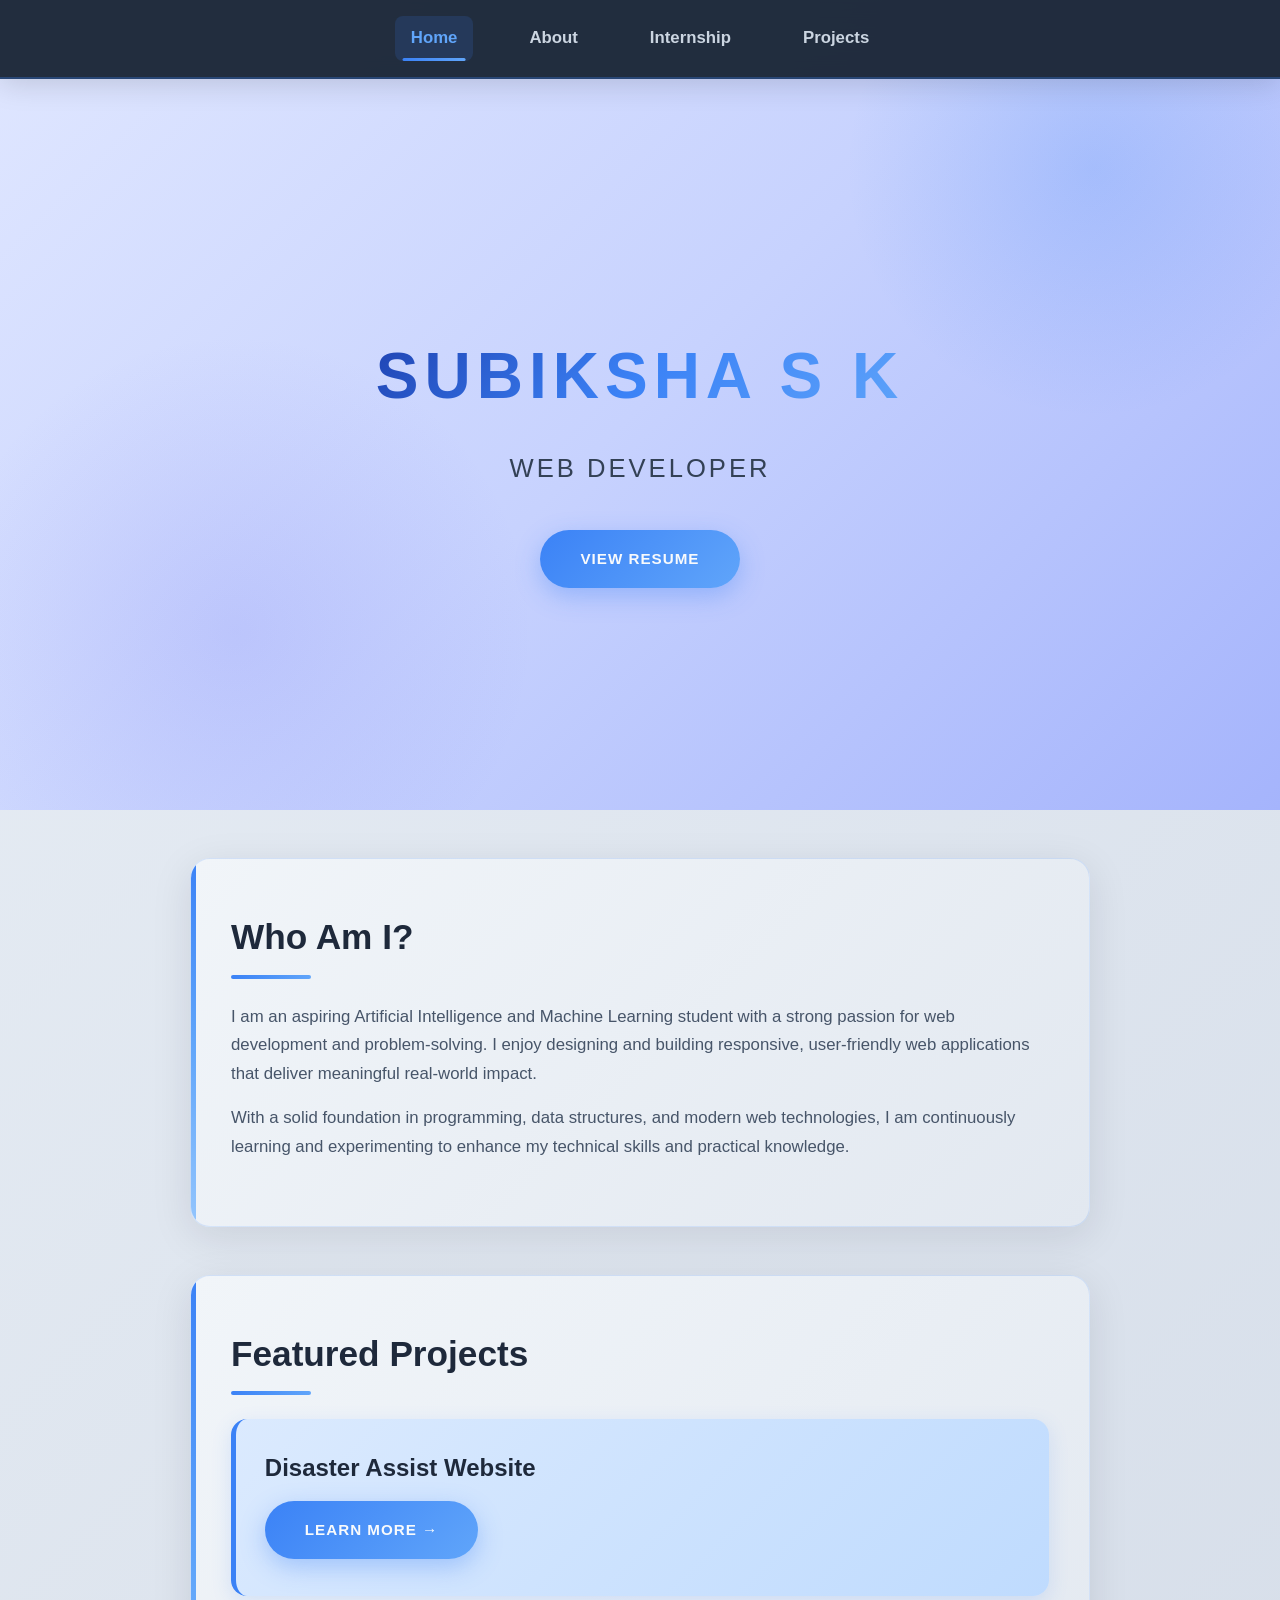
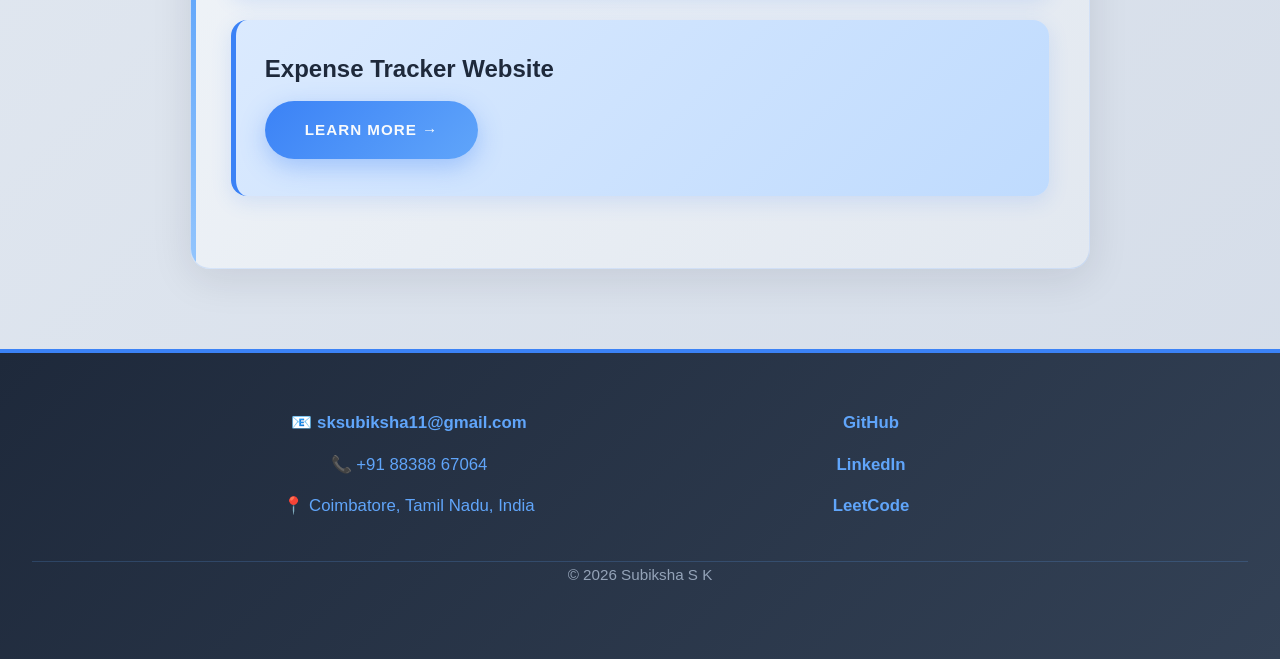
==== commit 0df6d4f8: "Modified footer and UI" ====
--- a/index.html
+++ b/index.html
@@ -3,6 +3,7 @@
 <head>
   <meta charset="UTF-8">
   <title>Subiksha S K | Portfolio</title>
+  <meta name="viewport" content="width=device-width, initial-scale=1.0">
   <link rel="stylesheet" href="css/style.css">
 </head>
 <body>
--- a/css/style.css
+++ b/css/style.css
@@ -25,7 +25,7 @@
   overflow-x: hidden;
 }
 
-/* Remove slow loading animations - make cards visible immediately */
+
 .card {
   opacity: 1 !important;
   transform: translateY(0) !important;
@@ -127,7 +127,6 @@
   transition: all 0.3s cubic-bezier(0.4, 0, 0.2, 1);
 }
 
-/* Animated underline effect */
 nav a::before {
   content: '';
   position: absolute;
@@ -150,7 +149,6 @@
   width: 80%;
 }
 
-/* Active page styling */
 nav a.active {
   color: #60a5fa;
   background-color: rgba(59, 130, 246, 0.15);
@@ -159,8 +157,6 @@
 nav a.active::before {
   width: 80%;
 }
-
-/* Dark navigation variant (same as regular for monochrome) */
 .nav-dark {
   background: rgba(30, 41, 59, 0.98);
   border-bottom: 2px solid rgba(59, 130, 246, 0.3);
@@ -188,7 +184,6 @@
   width: 80%;
 }
 
-/* Add padding to body to account for fixed nav */
 body {
   padding-top: 70px;
 }
@@ -292,7 +287,6 @@
   overflow: hidden;
 }
 
-/* Accent border on left */
 .card::before {
   content: '';
   position: absolute;
@@ -411,7 +405,7 @@
    PROJECT ITEMS - SKY VARIATIONS
    ========================================== */
 .project-item {
-  margin-bottom: 2rem;
+  margin-bottom: 1.2rem;
   padding: 2rem;
   background: linear-gradient(135deg, #e0e7ff 0%, #dbeafe 100%);
   border-radius: 16px;
@@ -507,29 +501,107 @@
   margin-bottom: 0;
 }
 
-/* Panel (accordion content) */
 .panel {
   max-height: 0;
   overflow: hidden;
-  transition: max-height 0.5s cubic-bezier(0.4, 0, 0.2, 1), 
-              opacity 0.4s ease, 
-              padding 0.4s ease;
   opacity: 0;
-  padding: 0 1rem;
-  background: linear-gradient(135deg, rgba(59, 130, 246, 0.05) 0%, rgba(96, 165, 250, 0.05) 100%);
+  transition: max-height 0.4s ease, opacity 0.3s ease;
+  margin-top: 0.5rem;
+  background: linear-gradient(
+    135deg,
+    rgba(59, 130, 246, 0.06),
+    rgba(96, 165, 250, 0.06)
+  );
   border-radius: 12px;
-  margin-top: 0.5rem;
-}
+}
+
+.panel > div {
+  padding: 0 1.5rem;
+}
+
+/* WHEN OPEN */
+.project-item .accordion.active + .project-short + .panel {
+  max-height: 800px;   /* big enough for all content */
+  opacity: 1;
+}
+
+.project-item .accordion.active + .project-short + .panel > div {
+  padding: 1.5rem;
+}
+
+/* ACTIVE STATE */
+.project-item .accordion.active + .project-short + .panel {
+  grid-template-rows: 1fr;
+  opacity: 1;
+}
+/* CONTENT PADDING WHEN OPEN */
+.project-item .accordion.active + .project-short + .panel > div {
+  padding: 1.5rem;
+}
+.panel .btn {
+  margin-top: 1rem;
+}
+
 
 .panel p,
 .panel ul {
-  margin-top: 0.75rem;
-}
-
-/* When accordion is active */
-.accordion.active + .project-short + .panel,
-.accordion.active ~ .panel {
+  margin-bottom: 0.8rem;
+}
+/* ================= INTERNSHIP ACCORDION ================= */
+
+.internship-accordion {
+  background: transparent;
+  border: none;
+  width: 100%;
+  text-align: left;
+  cursor: pointer;
+  font-size: 1.4rem;
+  font-weight: 600;
+  color: #2563eb;
+  display: flex;
+  align-items: center;
+  gap: 0.8rem;
+  margin-bottom: 0.6rem;
+  transition: color 0.3s ease;
+}
+
+.internship-accordion:hover {
+  color: #1e40af;
+}
+
+.internship-accordion {
+  transition: transform 0.3s ease;
+}
+
+.internship-accordion.active {
+  color: #1e40af;
+}
+
+/* PANEL */
+.internship-panel {
+  max-height: 0;
+  overflow: hidden;
+  opacity: 0;
+  background: linear-gradient(
+    135deg,
+    rgba(59, 130, 246, 0.08),
+    rgba(147, 197, 253, 0.12)
+  );
+  border-radius: 12px;
+  transition: max-height 0.45s ease, opacity 0.3s ease;
+}
+
+.internship-panel > div {
+  padding: 0 1.5rem;
+}
+
+/* OPEN STATE */
+.internship-accordion.active + .internship-panel {
+  max-height: 400px;
   opacity: 1;
+}
+
+.internship-accordion.active + .internship-panel > div {
   padding: 1.5rem;
 }
 
@@ -569,7 +641,7 @@
 }
 
 .footer-content p {
-  color: #cbd5e1;
+  color: #60a5fa;
   font-size: 1.1rem;
   line-height: 2;
 }
@@ -666,7 +738,11 @@
   h3 {
     font-size: 1.2rem;
   }
-
+ .project-item,
+  .internship-project,
+  .project-mini {
+    padding: 1.2rem;
+  }
   nav {
     flex-wrap: wrap;
     gap: 0.8rem;
@@ -755,7 +831,6 @@
    UTILITY CLASSES & ANIMATIONS
    ========================================== */
 
-/* Fast scroll reveal for better performance */
 @keyframes quickFadeIn {
   from { opacity: 0; transform: translateY(20px); }
   to { opacity: 1; transform: translateY(0); }
@@ -767,15 +842,12 @@
 
 /* Loading optimization */
 .no-sidebar {
-  /* Placeholder for body class */
-}
-
-/* Smooth scroll for anchors */
+}
+
 section {
   scroll-margin-top: 90px;
 }
 
-/* Pulse animation for call-to-action */
 @keyframes pulse {
   0%, 100% { transform: scale(1); }
   50% { transform: scale(1.05); }
@@ -785,4 +857,85 @@
   animation: pulse 0.5s ease;
   outline: 3px solid rgba(59, 130, 246, 0.3);
   outline-offset: 3px;
-}+}
+/* ================= FOOTER 2-COLUMN LAYOUT ================= */
+.footer-container {
+  max-width: 900px;        
+  margin: auto;
+  display: flex;
+  justify-content: space-between;
+  align-items: flex-start;
+  gap: 1.5rem;             
+}
+.footer-left,
+.footer-right {
+  flex: 1;                 
+}
+
+
+.footer-left,
+.footer-right {
+  display: flex;
+  flex-direction: column;
+  gap: 0.8rem;
+}
+
+.footer-left p,
+.footer-right p {
+  margin: 0;
+  font-size: 1.05rem;
+  color: #60a5fa;
+}
+
+.footer a {
+  color: #60a5fa;
+  font-weight: 600;
+}
+
+.footer a:hover {
+  color: #93c5fd;
+}
+
+/* ================= RESPONSIVE FOOTER ================= */
+
+@media (max-width: 768px) {
+  .footer-container {
+    flex-direction: column;
+    align-items: center;
+    text-align: center;
+    gap: 1.8rem;
+  }
+
+  .footer-left,
+  .footer-right {
+    align-items: center;
+  }
+
+}
+.footer p {
+  background: transparent;
+  padding: 0;
+}
+/* ===== FINAL MOBILE FOOTER OVERRIDE ===== */
+@media (max-width: 600px) {
+  .footer-container {
+    flex-direction: column !important;
+    align-items: flex-start !important;
+    text-align: left !important;
+  }
+
+  .footer-left,
+  .footer-right {
+    width: 100%;
+    align-items: flex-start !important;
+  }
+
+  .footer-left p,
+  .footer-right p,
+  .footer-left a,
+  .footer-right a {
+    display: block;
+    width: 100%;
+    margin-bottom: 0.4rem;
+  }
+}
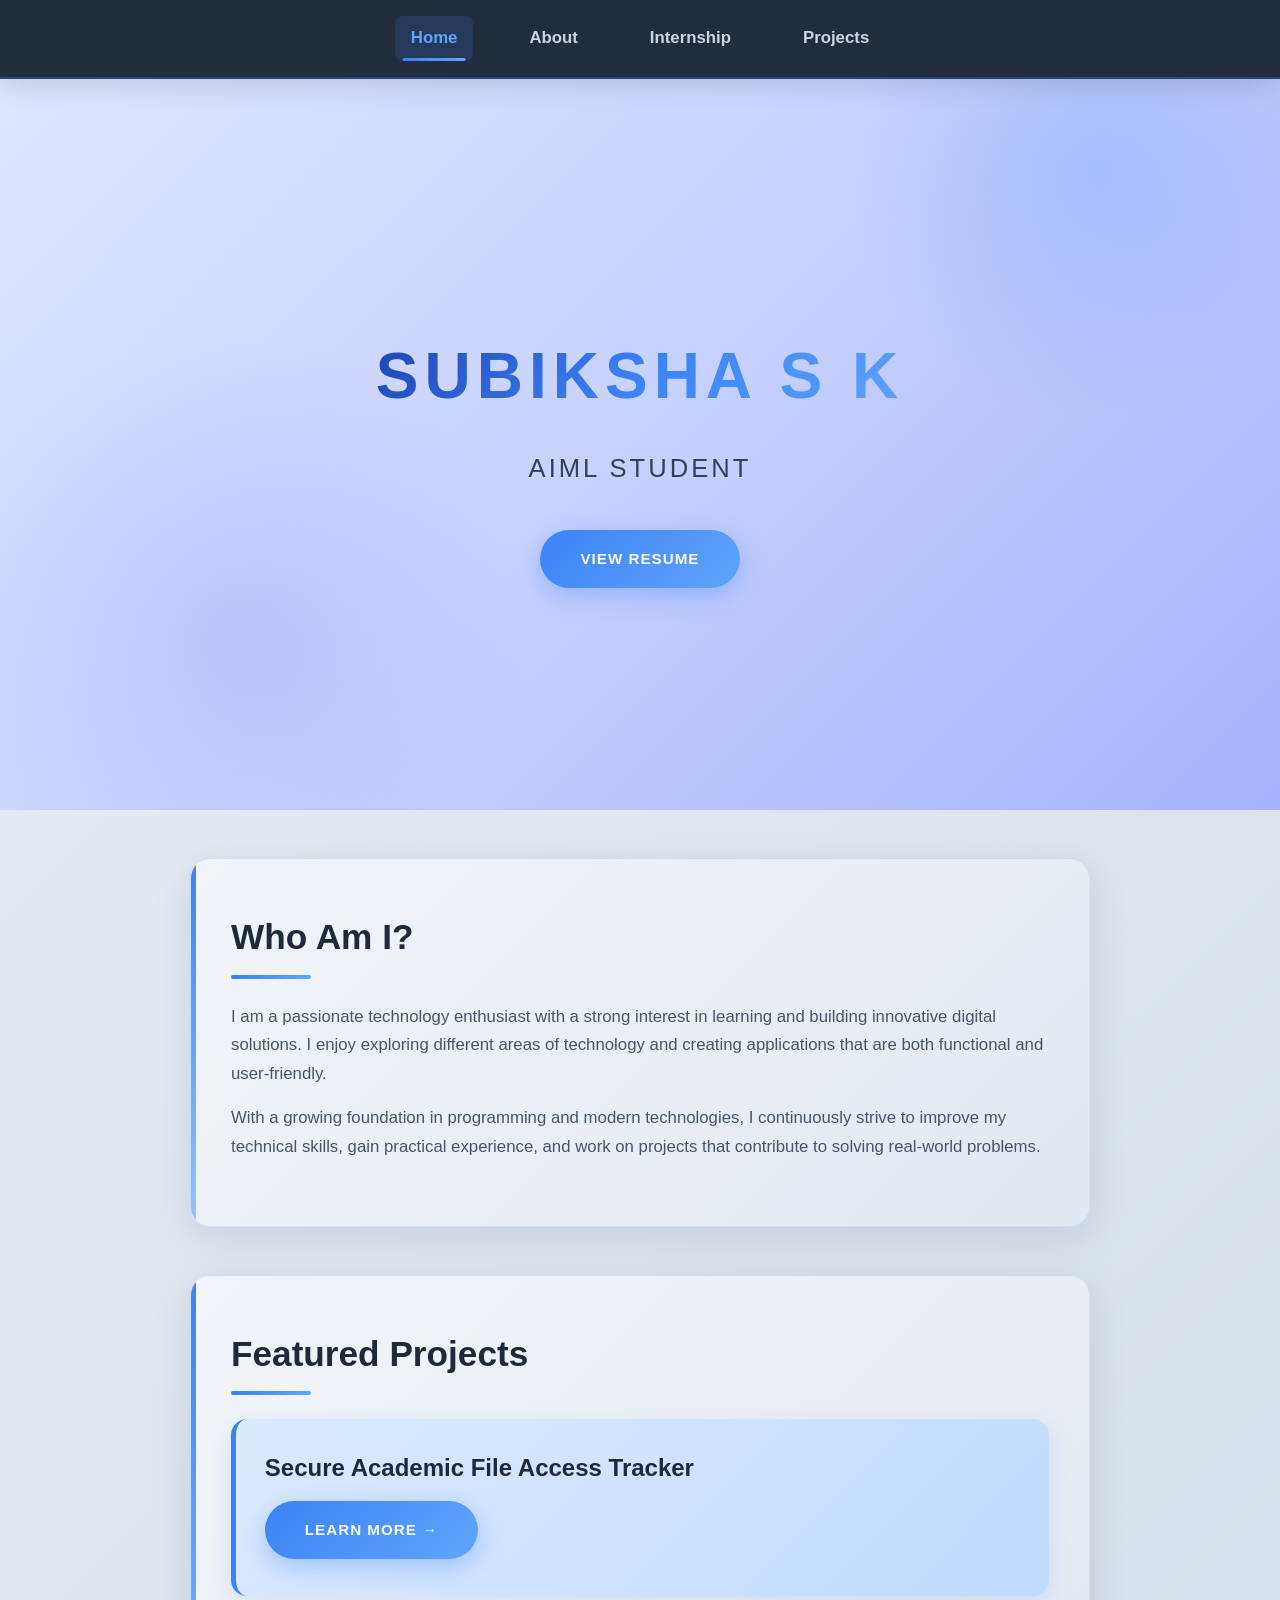
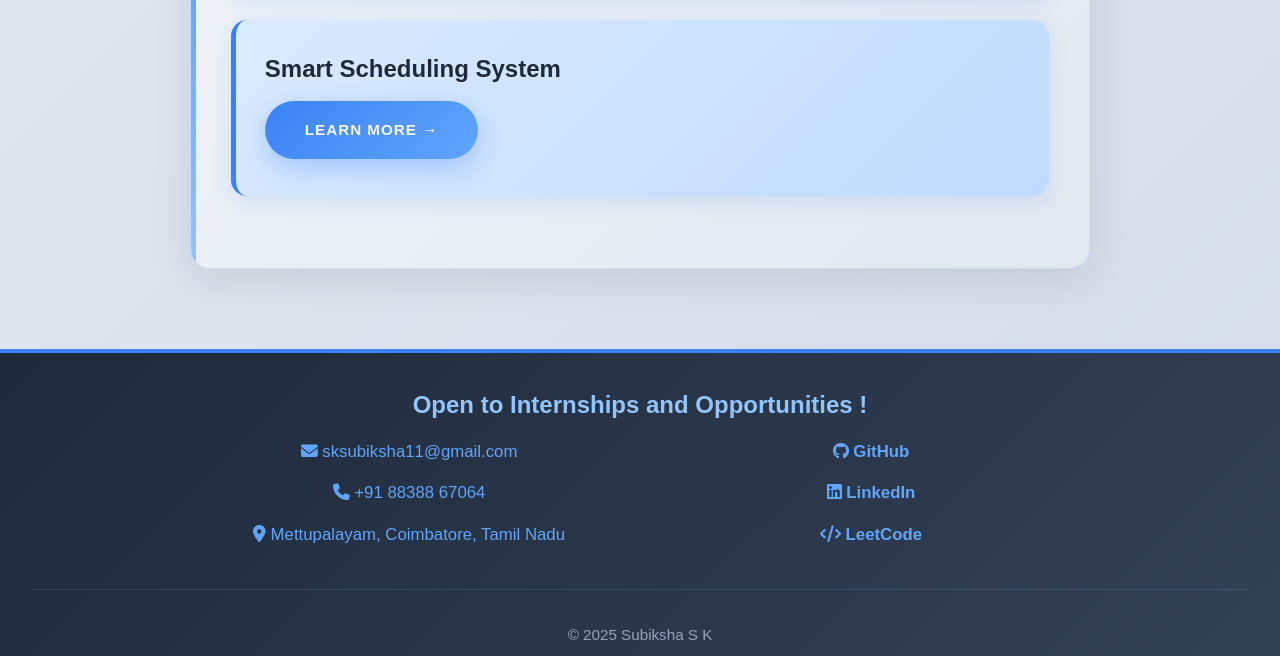
==== commit 8f8c039c: "Updated details" ====
--- a/index.html
+++ b/index.html
@@ -13,38 +13,39 @@
   <header class="hero">
     <div class="hero-content">
       <h1>SUBIKSHA S K</h1>
-      <p>WEB DEVELOPER</p>
-      <a class="btn" href="SUBIKSHA_S_K_RESUME.pdf" target="_blank" class="btn">View Resume</a>
+      <p>AIML STUDENT</p>
+      <a class="btn" href="SUBIKSHA RESUME.pdf" target="_blank" class="btn">View Resume</a>
     </div>
   </header>
 
   <!-- ABOUT -->
   <section class="card">
-    <h2>Who Am I?</h2>
-    <p>
-      I am an aspiring Artificial Intelligence and Machine Learning student with a
-      strong passion for web development and problem-solving. I enjoy designing
-      and building responsive, user-friendly web applications that deliver
-      meaningful real-world impact.
-    </p>
-    <p>
-      With a solid foundation in programming, data structures, and modern web
-      technologies, I am continuously learning and experimenting to enhance my
-      technical skills and practical knowledge.
-    </p>
-  </section>
+  <h2>Who Am I?</h2>
+  <p>
+    I am a passionate technology enthusiast with a strong interest in learning
+    and building innovative digital solutions. I enjoy exploring different
+    areas of technology and creating applications that are both functional and
+    user-friendly.
+  </p>
+  <p>
+    With a growing foundation in programming and modern technologies, I
+    continuously strive to improve my technical skills, gain practical
+    experience, and work on projects that contribute to solving real-world
+    problems.
+  </p>
+</section>
 
   <!-- FEATURED PROJECTS -->
   <section class="card">
     <h2>Featured Projects</h2>
 
     <div class="project-mini">
-      <h3>Disaster Assist Website</h3>
+      <h3>Secure Academic File Access Tracker</h3>
       <a class="btn" href="projects.html">Learn More →</a>
     </div>
 
     <div class="project-mini">
-      <h3>Expense Tracker Website</h3>
+      <h3>Smart Scheduling System</h3>
       <a class="btn" href="projects.html">Learn More →</a>
     </div>
   </section>
--- a/css/style.css
+++ b/css/style.css
@@ -307,18 +307,19 @@
    ========================================== */
 .skills-grid {
   display: grid;
-  grid-template-columns: repeat(auto-fit, minmax(160px, 1fr));
-  gap: 1.2rem;
+  grid-template-columns: repeat(auto-fit, minmax(130px, 1fr));
+  gap: 0.9rem;
   margin-top: 1.5rem;
   margin-bottom: 2rem;
 }
 
 .skill-card {
   background: linear-gradient(135deg, #dbeafe 0%, #bfdbfe 100%);
-  padding: 1.2rem 1.5rem;
-  border-radius: 12px;
+  padding: 0.75rem 1rem;
+  border-radius: 10px;
   text-align: center;
   font-weight: 600;
+    font-size: 0.9rem;  
   color: #1e293b;
   box-shadow: 0 4px 15px rgba(59, 130, 246, 0.15);
   transition: all 0.3s cubic-bezier(0.4, 0, 0.2, 1);
@@ -623,41 +624,12 @@
 .footer {
   background: linear-gradient(135deg, #1e293b 0%, #334155 100%);
   color: #e2e8f0;
-  padding: 3.5rem 2rem;
+  padding: 0.5rem 2rem;
   margin-top: 5rem;
   text-align: center;
   border-top: 4px solid #3b82f6;
 }
 
-.footer-content h3 {
-  color: #f8fafc;
-  margin-top: 0;
-  margin-bottom: 1.5rem;
-  font-size: 2rem;
-  background: linear-gradient(135deg, #60a5fa 0%, #3b82f6 100%);
-  -webkit-background-clip: text;
-  -webkit-text-fill-color: transparent;
-  background-clip: text;
-}
-
-.footer-content p {
-  color: #60a5fa;
-  font-size: 1.1rem;
-  line-height: 2;
-}
-
-.footer-content a {
-  color: #60a5fa;
-  font-weight: 600;
-  transition: all 0.3s ease;
-  text-decoration: none;
-  border-bottom: 2px solid transparent;
-}
-
-.footer-content a:hover {
-  color: #93c5fd;
-  border-bottom-color: #93c5fd;
-}
 
 .footer-note {
   margin-top: 2.5rem;
@@ -939,3 +911,11 @@
     margin-bottom: 0.4rem;
   }
 }
+.footer-left p {
+  word-break: break-word;
+}
+.footer h3{
+  text-align: center;
+  color: #93c5fd;
+  row-gap: 0.4rem;
+}
